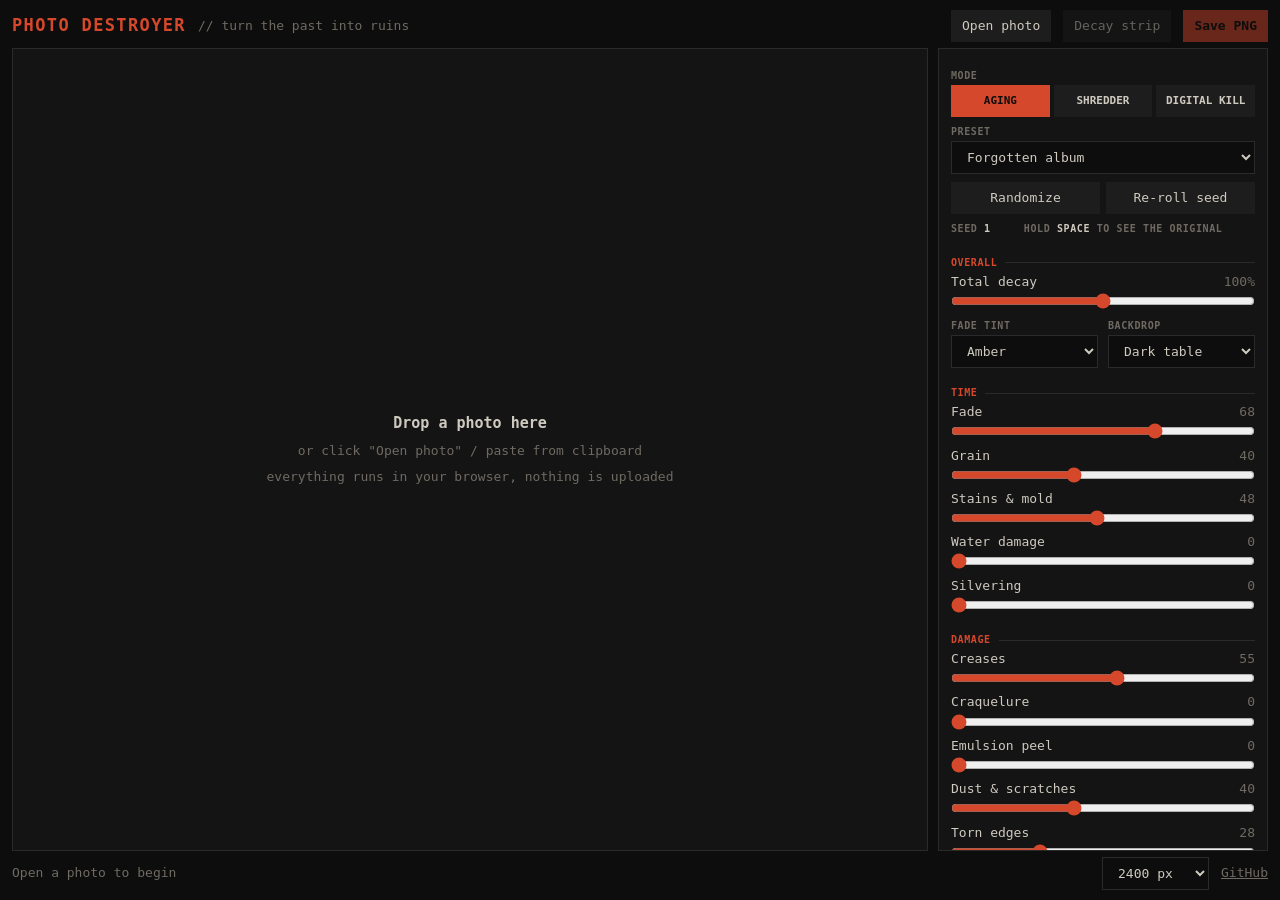
==== docs/index.html @ dfa72966 "Initial release: desktop app, web version, CLI, Shredder and Digital kill modes Engine (numpy + Pill" ====
<!doctype html>
<html lang="en">
<head>
<meta charset="utf-8">
<meta name="viewport" content="width=device-width, initial-scale=1">
<title>PHOTO DESTROYER - turn the past into ruins</title>
<meta name="description" content="Turn photos into old, broken, shredded and digitally destroyed ones. Runs entirely in your browser.">
<link rel="stylesheet" href="style.css">
</head>
<body>
<header>
  <h1>PHOTO DESTROYER</h1><span class="tag">// turn the past into ruins</span>
  <span class="spacer"></span>
  <button id="btnOpen">Open photo</button>
  <button id="btnStrip" disabled>Decay strip</button>
  <button id="btnSave" class="acc" disabled>Save PNG</button>
  <input id="file" type="file" accept="image/*" hidden>
</header>
<main>
  <div id="stage">
    <canvas id="view" width="2" height="2" hidden></canvas>
    <div id="drop"><b>Drop a photo here</b><span>or click "Open photo" / paste from clipboard</span><span>everything runs in your browser, nothing is uploaded</span></div>
    <div id="badge">ORIGINAL</div><div id="busy">rendering...</div>
  </div>
  <aside>
    <div class="top">
      <div class="lbl">MODE</div>
      <div class="modes" id="modes">
        <button data-mode="aging" data-preset="Forgotten album" data-group="TIME">AGING</button>
        <button data-mode="shred" data-preset="Shredder: strip cut" data-group="SHREDDER">SHREDDER</button>
        <button data-mode="digital" data-preset="Digital kill" data-group="DIGITAL KILL">DIGITAL KILL</button>
      </div>
      <div class="lbl">PRESET</div>
      <select id="preset"></select>
      <div class="row"><button id="btnRand">Randomize</button><button id="btnSeed">Re-roll seed</button></div>
      <div class="lbl">SEED <b id="seedv" style="color:var(--fg)">1</b> &nbsp; &nbsp; HOLD <b style="color:var(--fg)">SPACE</b> TO SEE THE ORIGINAL</div>
    </div>
    <div id="sliders"></div>
  </aside>
</main>
<footer><span id="status">Open a photo to begin</span>
  <select id="exportSize" style="width:auto" title="Export size"><option value="1600">1600 px</option><option value="2400" selected>2400 px</option><option value="3600">3600 px</option><option value="0">Original</option></select>
  <a href="https://github.com/DmitryLeLeE/photo_destoryer" target="_blank" rel="noopener">GitHub</a></footer>
<script src="data.js"></script>
<script src="engine.js"></script>
<script src="app.js"></script>
</body>
</html>
---- docs/style.css ----
:root { --bg:#0d0d0d; --panel:#141414; --fg:#cfcac0; --dim:#6f6a62; --acc:#d6482b; --acc2:#f06a4a; --line:#2a2a2a; --btn:#1d1d1d; }
* { box-sizing: border-box; }
html, body { height: 100%; margin: 0; background: var(--bg); color: var(--fg); font: 13px/1.4 Consolas, "DejaVu Sans Mono", "Courier New", monospace; }
body { display: flex; flex-direction: column; }
header { display: flex; align-items: center; gap: 12px; padding: 10px 12px 6px; flex-wrap: wrap; }
h1 { margin: 0; font-size: 17px; letter-spacing: .08em; color: var(--acc); }
.tag { color: var(--dim); }
.spacer { flex: 1; }
button, select { font: inherit; color: var(--fg); background: var(--btn); border: 0; padding: 7px 11px; cursor: pointer; border-radius: 0; }
button:hover { background: #2a2a2a; }
button.acc { background: var(--acc); color: #0d0d0d; font-weight: bold; }
button.acc:hover { background: var(--acc2); }
button:disabled { opacity: .45; cursor: default; }
select { background: #0d0d0d; border: 1px solid var(--line); width: 100%; }
main { flex: 1; display: flex; gap: 10px; padding: 0 12px; min-height: 0; }
#stage { flex: 1; position: relative; background: var(--panel); border: 1px solid var(--line); min-width: 0; display: flex; align-items: center; justify-content: center; overflow: hidden; }
#stage.checker { background: #101010; }
#view { max-width: calc(100% - 24px); max-height: calc(100% - 24px); object-fit: contain; background-image: linear-gradient(45deg,#343434 25%,transparent 25%),linear-gradient(-45deg,#343434 25%,transparent 25%),linear-gradient(45deg,transparent 75%,#343434 75%),linear-gradient(-45deg,transparent 75%,#343434 75%); background-size: 20px 20px; background-position: 0 0,0 10px,10px -10px,-10px 0; background-color: #282828; }
#drop { position: absolute; inset: 0; display: flex; flex-direction: column; align-items: center; justify-content: center; gap: 8px; color: var(--dim); text-align: center; pointer-events: none; }
#drop b { color: var(--fg); font-size: 15px; }
#stage.drag { outline: 2px dashed var(--acc); outline-offset: -8px; }
#badge { position: absolute; left: 12px; top: 10px; color: var(--acc); font-weight: bold; display: none; }
#busy { position: absolute; right: 12px; top: 10px; color: var(--dim); display: none; }
aside { width: 330px; background: var(--panel); border: 1px solid var(--line); display: flex; flex-direction: column; min-height: 0; flex: none; }
.top { padding: 12px 12px 4px; }
.lbl { font-size: 10px; font-weight: bold; color: var(--dim); letter-spacing: .06em; margin: 8px 0 2px; }
.modes { display: grid; grid-template-columns: repeat(3, 1fr); gap: 4px; margin-bottom: 8px; }
.modes button { padding: 8px 2px; font-size: 11px; font-weight: bold; }
.modes button.on { background: var(--acc); color: #0d0d0d; }
.row { display: flex; gap: 6px; margin-top: 8px; }
.row button { flex: 1; }
#sliders { flex: 1; overflow-y: auto; padding: 0 0 14px; }
.sec { display: flex; align-items: center; gap: 8px; margin: 14px 12px 2px; color: var(--acc); font-size: 10px; font-weight: bold; letter-spacing: .06em; }
.sec::after { content: ""; flex: 1; height: 1px; background: var(--line); }
.sl { padding: 1px 12px; }
.sl div { display: flex; justify-content: space-between; }
.sl span:last-child { color: var(--dim); }
input[type=range] { width: 100%; margin: 2px 0 4px; accent-color: var(--acc); background: transparent; }
.opts { display: grid; grid-template-columns: 1fr 1fr; gap: 6px 10px; padding: 4px 12px; }
.opts.three { grid-template-columns: 1fr 1fr 1fr; }
footer { padding: 6px 12px 10px; color: var(--dim); display: flex; gap: 12px; align-items: center; flex-wrap: wrap; }
footer a { color: var(--dim); }
#status { flex: 1; min-width: 200px; }
@media (max-width: 820px) { main { flex-direction: column; } aside { width: auto; max-height: 52vh; } #stage { min-height: 38vh; } }
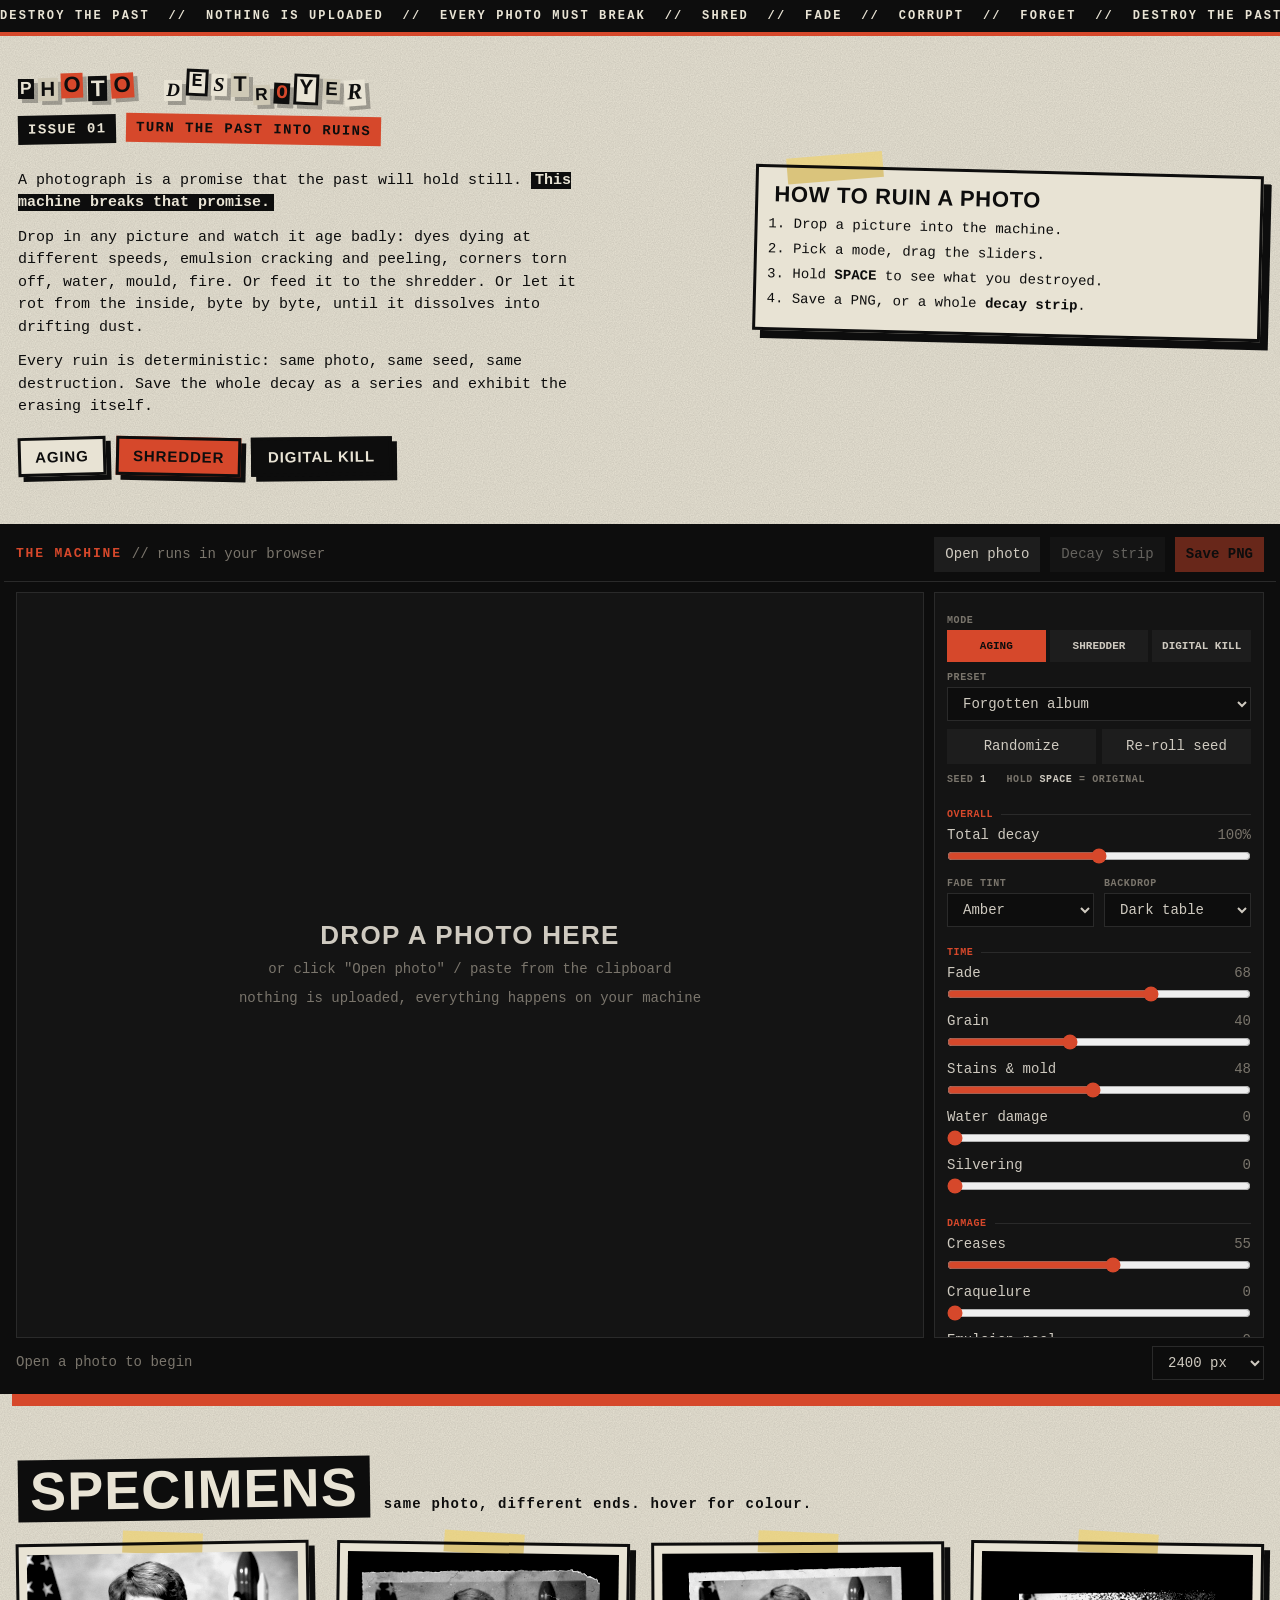
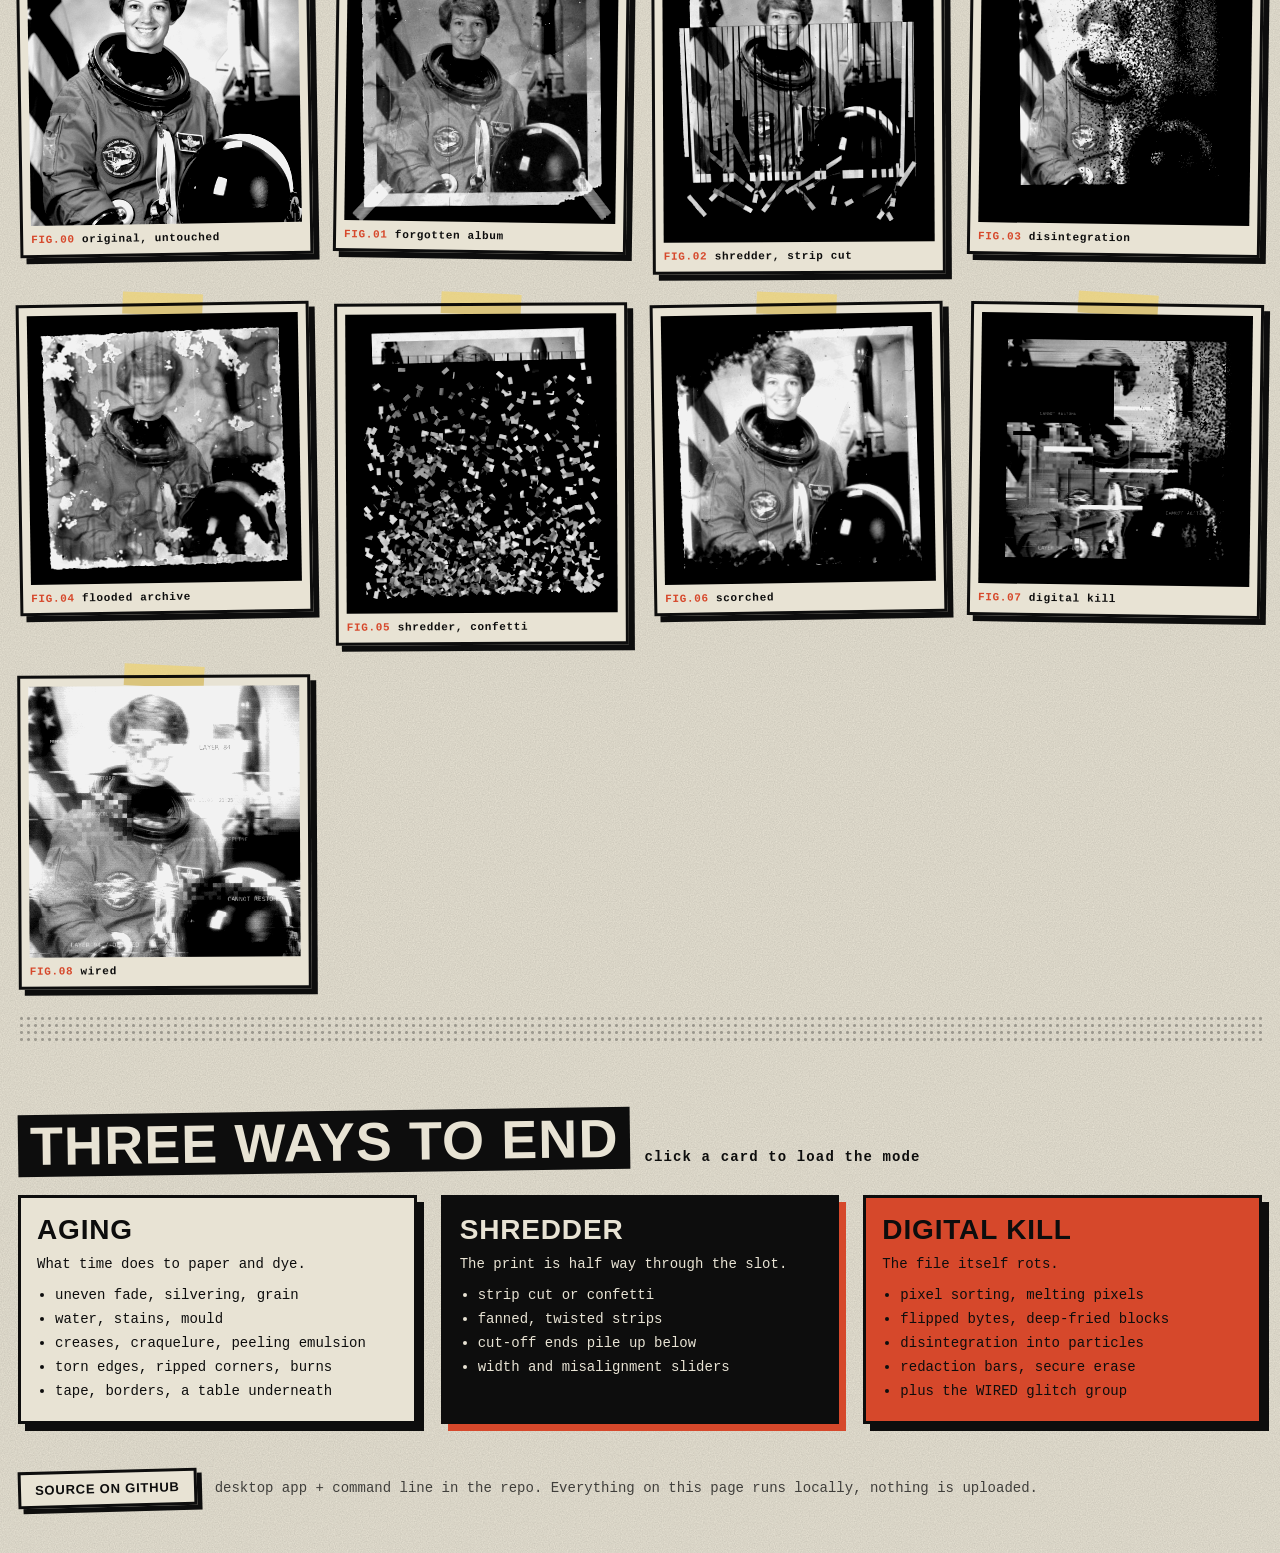
==== commit 91afdc22: "Add app icon and a zine-style site for GitHub Pages - icon.ico / icon.png (shredded photo) wired int" ====
--- a/docs/index.html
+++ b/docs/index.html
@@ -5,44 +5,98 @@
 <meta name="viewport" content="width=device-width, initial-scale=1">
 <title>PHOTO DESTROYER - turn the past into ruins</title>
 <meta name="description" content="Turn photos into old, broken, shredded and digitally destroyed ones. Runs entirely in your browser.">
+<link rel="icon" type="image/png" href="favicon.png">
 <link rel="stylesheet" href="style.css">
 </head>
 <body>
-<header>
-  <h1>PHOTO DESTROYER</h1><span class="tag">// turn the past into ruins</span>
-  <span class="spacer"></span>
-  <button id="btnOpen">Open photo</button>
-  <button id="btnStrip" disabled>Decay strip</button>
-  <button id="btnSave" class="acc" disabled>Save PNG</button>
-  <input id="file" type="file" accept="image/*" hidden>
-</header>
-<main>
-  <div id="stage">
-    <canvas id="view" width="2" height="2" hidden></canvas>
-    <div id="drop"><b>Drop a photo here</b><span>or click "Open photo" / paste from clipboard</span><span>everything runs in your browser, nothing is uploaded</span></div>
-    <div id="badge">ORIGINAL</div><div id="busy">rendering...</div>
-  </div>
-  <aside>
-    <div class="top">
-      <div class="lbl">MODE</div>
-      <div class="modes" id="modes">
-        <button data-mode="aging" data-preset="Forgotten album" data-group="TIME">AGING</button>
-        <button data-mode="shred" data-preset="Shredder: strip cut" data-group="SHREDDER">SHREDDER</button>
-        <button data-mode="digital" data-preset="Digital kill" data-group="DIGITAL KILL">DIGITAL KILL</button>
+<div class="marquee"><span>DESTROY THE PAST &nbsp;//&nbsp; NOTHING IS UPLOADED &nbsp;//&nbsp; EVERY PHOTO MUST BREAK &nbsp;//&nbsp; SHRED &nbsp;//&nbsp; FADE &nbsp;//&nbsp; CORRUPT &nbsp;//&nbsp; FORGET &nbsp;//&nbsp; DESTROY THE PAST &nbsp;//&nbsp; NOTHING IS UPLOADED &nbsp;//&nbsp; EVERY PHOTO MUST BREAK &nbsp;//&nbsp; SHRED &nbsp;//&nbsp; FADE &nbsp;//&nbsp; CORRUPT &nbsp;//&nbsp; FORGET &nbsp;//&nbsp;</span></div>
+
+<div class="wrap">
+  <section class="hero">
+    <h1 class="title" id="title" aria-label="PHOTO DESTROYER"></h1>
+    <span class="sub">ISSUE 01</span><span class="sub r">TURN THE PAST INTO RUINS</span>
+    <div class="manifesto">
+      <div>
+        <p>A photograph is a promise that the past will hold still. <b>This machine breaks that promise.</b></p>
+        <p>Drop in any picture and watch it age badly: dyes dying at different speeds, emulsion cracking and peeling, corners torn off, water, mould, fire. Or feed it to the shredder. Or let it rot from the inside, byte by byte, until it dissolves into drifting dust.</p>
+        <p>Every ruin is deterministic: same photo, same seed, same destruction. Save the whole decay as a series and exhibit the erasing itself.</p>
+        <div class="modes-cta">
+          <a class="sticker" href="#app" data-go="Forgotten album">AGING</a>
+          <a class="sticker" href="#app" data-go="Shredder: strip cut">SHREDDER</a>
+          <a class="sticker" href="#app" data-go="Digital kill">DIGITAL KILL</a>
+        </div>
       </div>
-      <div class="lbl">PRESET</div>
-      <select id="preset"></select>
-      <div class="row"><button id="btnRand">Randomize</button><button id="btnSeed">Re-roll seed</button></div>
-      <div class="lbl">SEED <b id="seedv" style="color:var(--fg)">1</b> &nbsp; &nbsp; HOLD <b style="color:var(--fg)">SPACE</b> TO SEE THE ORIGINAL</div>
+      <div class="cutout">
+        <h3>HOW TO RUIN A PHOTO</h3>
+        <ol><li>Drop a picture into the machine.</li><li>Pick a mode, drag the sliders.</li><li>Hold <b>SPACE</b> to see what you destroyed.</li><li>Save a PNG, or a whole <b>decay strip</b>.</li></ol>
+      </div>
     </div>
-    <div id="sliders"></div>
-  </aside>
-</main>
-<footer><span id="status">Open a photo to begin</span>
-  <select id="exportSize" style="width:auto" title="Export size"><option value="1600">1600 px</option><option value="2400" selected>2400 px</option><option value="3600">3600 px</option><option value="0">Original</option></select>
-  <a href="https://github.com/DmitryLeLeE/photo_destoryer" target="_blank" rel="noopener">GitHub</a></footer>
+  </section>
+</div>
+
+<section class="machine" id="app">
+  <div class="mbar"><h2>THE MACHINE</h2><span class="tag">// runs in your browser</span><span class="spacer"></span>
+    <button id="btnOpen">Open photo</button><button id="btnStrip" disabled>Decay strip</button><button id="btnSave" class="acc" disabled>Save PNG</button>
+    <input id="file" type="file" accept="image/*" hidden></div>
+  <main>
+    <div id="stage">
+      <canvas id="view" width="2" height="2" hidden></canvas>
+      <div id="drop"><b>DROP A PHOTO HERE</b><span>or click "Open photo" / paste from the clipboard</span><span>nothing is uploaded, everything happens on your machine</span></div>
+      <div id="badge">ORIGINAL</div><div id="busy">rendering...</div>
+    </div>
+    <aside>
+      <div class="top">
+        <div class="lbl">MODE</div>
+        <div class="modes" id="modes">
+          <button data-mode="aging" data-preset="Forgotten album" data-group="TIME">AGING</button>
+          <button data-mode="shred" data-preset="Shredder: strip cut" data-group="SHREDDER">SHREDDER</button>
+          <button data-mode="digital" data-preset="Digital kill" data-group="DIGITAL KILL">DIGITAL KILL</button>
+        </div>
+        <div class="lbl">PRESET</div><select id="preset"></select>
+        <div class="row"><button id="btnRand">Randomize</button><button id="btnSeed">Re-roll seed</button></div>
+        <div class="lbl">SEED <b id="seedv" style="color:var(--fg)">1</b> &nbsp; HOLD <b style="color:var(--fg)">SPACE</b> = ORIGINAL</div>
+      </div>
+      <div id="sliders"></div>
+    </aside>
+  </main>
+  <div class="mfoot"><span id="status">Open a photo to begin</span>
+    <select id="exportSize" title="Export size"><option value="1600">1600 px</option><option value="2400" selected>2400 px</option><option value="3600">3600 px</option><option value="0">Original</option></select></div>
+</section>
+
+<div class="wrap">
+  <section class="block">
+    <div class="h"><h2>SPECIMENS</h2><span>same photo, different ends. hover for colour.</span></div>
+    <div class="specimens">
+      <figure class="fig"><img src="examples/00_original.jpg" alt="original photo"><figcaption><b>FIG.00</b> original, untouched</figcaption></figure>
+      <figure class="fig"><img src="examples/01_forgotten_album.jpg" alt="aged print"><figcaption><b>FIG.01</b> forgotten album</figcaption></figure>
+      <figure class="fig"><img src="examples/04_shredder_strip.jpg" alt="shredded print"><figcaption><b>FIG.02</b> shredder, strip cut</figcaption></figure>
+      <figure class="fig"><img src="examples/07_disintegration.jpg" alt="disintegrating image"><figcaption><b>FIG.03</b> disintegration</figcaption></figure>
+      <figure class="fig"><img src="examples/02_flooded_archive.jpg" alt="flood damaged print"><figcaption><b>FIG.04</b> flooded archive</figcaption></figure>
+      <figure class="fig"><img src="examples/05_shredder_confetti.jpg" alt="confetti shredder"><figcaption><b>FIG.05</b> shredder, confetti</figcaption></figure>
+      <figure class="fig"><img src="examples/03_scorched.jpg" alt="burnt print"><figcaption><b>FIG.06</b> scorched</figcaption></figure>
+      <figure class="fig"><img src="examples/06_digital_kill.jpg" alt="digitally destroyed"><figcaption><b>FIG.07</b> digital kill</figcaption></figure>
+      <figure class="fig"><img src="examples/08_wired.jpg" alt="wired glitch"><figcaption><b>FIG.08</b> wired</figcaption></figure>
+    </div>
+    <div class="halftone"></div>
+  </section>
+
+  <section class="block">
+    <div class="h"><h2>THREE WAYS TO END</h2><span>click a card to load the mode</span></div>
+    <div class="cols">
+      <div class="card" data-go="Forgotten album"><h3>AGING</h3><p>What time does to paper and dye.</p><ul><li>uneven fade, silvering, grain</li><li>water, stains, mould</li><li>creases, craquelure, peeling emulsion</li><li>torn edges, ripped corners, burns</li><li>tape, borders, a table underneath</li></ul></div>
+      <div class="card" data-go="Shredder: strip cut"><h3>SHREDDER</h3><p>The print is half way through the slot.</p><ul><li>strip cut or confetti</li><li>fanned, twisted strips</li><li>cut-off ends pile up below</li><li>width and misalignment sliders</li></ul></div>
+      <div class="card" data-go="Digital kill"><h3>DIGITAL KILL</h3><p>The file itself rots.</p><ul><li>pixel sorting, melting pixels</li><li>flipped bytes, deep-fried blocks</li><li>disintegration into particles</li><li>redaction bars, secure erase</li><li>plus the WIRED glitch group</li></ul></div>
+    </div>
+  </section>
+
+  <footer class="site">
+    <a class="sticker" href="https://github.com/DmitryLeLeE/photo_destoryer" target="_blank" rel="noopener">SOURCE ON GITHUB</a>
+    <span class="quiet">desktop app + command line in the repo. Everything on this page runs locally, nothing is uploaded.</span>
+  </footer>
+</div>
 <script src="data.js"></script>
 <script src="engine.js"></script>
 <script src="app.js"></script>
+<script src="zine.js"></script>
 </body>
 </html>
--- a/docs/style.css
+++ b/docs/style.css
@@ -1,23 +1,58 @@
-:root { --bg:#0d0d0d; --panel:#141414; --fg:#cfcac0; --dim:#6f6a62; --acc:#d6482b; --acc2:#f06a4a; --line:#2a2a2a; --btn:#1d1d1d; }
+/* PHOTO DESTROYER - zine site. Xerox paper, black ink, one rust spot colour. */
+:root { --paper:#e8e3d4; --ink:#0d0d0d; --rust:#d6482b; --tape:rgba(236,210,120,.78); }
 * { box-sizing: border-box; }
-html, body { height: 100%; margin: 0; background: var(--bg); color: var(--fg); font: 13px/1.4 Consolas, "DejaVu Sans Mono", "Courier New", monospace; }
-body { display: flex; flex-direction: column; }
-header { display: flex; align-items: center; gap: 12px; padding: 10px 12px 6px; flex-wrap: wrap; }
-h1 { margin: 0; font-size: 17px; letter-spacing: .08em; color: var(--acc); }
-.tag { color: var(--dim); }
+html { scroll-behavior: smooth; }
+body {
+  margin: 0; color: var(--ink); background-color: var(--paper);
+  background-image: url("data:image/svg+xml;utf8,<svg xmlns='http://www.w3.org/2000/svg' width='220' height='220'><filter id='n'><feTurbulence type='fractalNoise' baseFrequency='.85' numOctaves='2' stitchTiles='stitch'/><feColorMatrix values='0 0 0 0 0  0 0 0 0 0  0 0 0 0 0  0 0 0 .13 0'/></filter><rect width='100%' height='100%' filter='url(%23n)'/></svg>");
+  font: 14px/1.5 "Courier New", Consolas, "DejaVu Sans Mono", monospace;
+}
+a { color: var(--ink); }
+.wrap { max-width: 1280px; margin: 0 auto; padding: 0 18px; }
+
+/* ── hazard marquee ── */
+.marquee { background: var(--ink); color: var(--paper); overflow: hidden; white-space: nowrap; border-bottom: 4px solid var(--rust); font-weight: bold; letter-spacing: .18em; font-size: 12px; }
+.marquee span { display: inline-block; padding: 7px 0; animation: scroll 38s linear infinite; }
+@keyframes scroll { to { transform: translateX(-50%); } }
+
+/* ── hero ── */
+.hero { padding: 34px 0 10px; position: relative; }
+.title { display: flex; flex-wrap: wrap; gap: 6px 4px; align-items: flex-end; margin: 0 0 14px; line-height: 1; }
+.title .gap { width: 22px; }
+.title i { font-style: normal; display: inline-block; padding: .06em .12em; font-size: clamp(34px, 7.4vw, 92px); box-shadow: 4px 4px 0 rgba(0,0,0,.28); }
+.sub { display: inline-block; background: var(--ink); color: var(--paper); padding: 4px 10px; transform: rotate(-1.2deg); font-weight: bold; letter-spacing: .1em; margin-right: 10px; }
+.sub.r { background: var(--rust); color: var(--ink); transform: rotate(1deg); }
+.manifesto { display: grid; grid-template-columns: 1.4fr 1fr; gap: 26px; margin-top: 26px; align-items: start; }
+.manifesto p { margin: 0 0 12px; max-width: 62ch; font-size: 15px; }
+.manifesto p b { background: var(--ink); color: var(--paper); padding: 0 4px; }
+.cutout { border: 3px solid var(--ink); padding: 14px 16px; background: var(--paper); transform: rotate(1.4deg); box-shadow: 8px 8px 0 var(--ink); position: relative; }
+.cutout::before, .tape::before { content: ""; position: absolute; width: 96px; height: 26px; background: var(--tape); top: -14px; left: 28px; transform: rotate(-6deg); mix-blend-mode: multiply; }
+.cutout h3 { margin: 0 0 6px; font: 900 22px Impact, "Arial Black", sans-serif; letter-spacing: .03em; }
+.cutout ol { margin: 0; padding-left: 20px; }
+.cutout li { margin: 4px 0; }
+.modes-cta { display: flex; gap: 10px; flex-wrap: wrap; margin-top: 18px; }
+.sticker { font: 900 15px Impact, "Arial Black", sans-serif; letter-spacing: .06em; border: 3px solid var(--ink); background: var(--paper); padding: 8px 14px; cursor: pointer; box-shadow: 5px 5px 0 var(--ink); text-decoration: none; display: inline-block; color: var(--ink); }
+.sticker:nth-child(1) { transform: rotate(-1.5deg); } .sticker:nth-child(2) { transform: rotate(1.2deg); background: var(--rust); } .sticker:nth-child(3) { transform: rotate(-.6deg); background: var(--ink); color: var(--paper); }
+.sticker:hover { transform: translate(2px, 2px) rotate(0); box-shadow: 3px 3px 0 var(--ink); }
+
+/* ── the machine (the actual app, on a dark terminal sticker) ── */
+.machine { --bg:#0d0d0d; --panel:#141414; --fg:#cfcac0; --dim:#7a756c; --acc:#d6482b; --acc2:#f06a4a; --line:#2a2a2a; --btn:#1d1d1d;
+  margin: 38px auto 0; max-width: 1280px; background: var(--bg); color: var(--fg); border: 4px solid var(--ink); box-shadow: 12px 12px 0 var(--rust); position: relative; }
+.mbar { display: flex; align-items: center; gap: 10px; padding: 9px 12px; background: var(--ink); border-bottom: 1px solid var(--line); flex-wrap: wrap; }
+.mbar h2 { margin: 0; font-size: 13px; letter-spacing: .14em; color: var(--acc); }
+.mbar .tag { color: var(--dim); }
 .spacer { flex: 1; }
-button, select { font: inherit; color: var(--fg); background: var(--btn); border: 0; padding: 7px 11px; cursor: pointer; border-radius: 0; }
-button:hover { background: #2a2a2a; }
-button.acc { background: var(--acc); color: #0d0d0d; font-weight: bold; }
-button.acc:hover { background: var(--acc2); }
-button:disabled { opacity: .45; cursor: default; }
-select { background: #0d0d0d; border: 1px solid var(--line); width: 100%; }
-main { flex: 1; display: flex; gap: 10px; padding: 0 12px; min-height: 0; }
+.machine button, .machine select { font: inherit; color: var(--fg); background: var(--btn); border: 0; padding: 7px 11px; cursor: pointer; border-radius: 0; }
+.machine button:hover { background: #2a2a2a; }
+.machine button.acc { background: var(--acc); color: #0d0d0d; font-weight: bold; }
+.machine button.acc:hover { background: var(--acc2); }
+.machine button:disabled { opacity: .45; cursor: default; }
+.machine select { background: #0d0d0d; border: 1px solid var(--line); width: 100%; }
+.machine main { display: flex; gap: 10px; padding: 10px 12px 0; height: min(84vh, 800px); min-height: 520px; }
 #stage { flex: 1; position: relative; background: var(--panel); border: 1px solid var(--line); min-width: 0; display: flex; align-items: center; justify-content: center; overflow: hidden; }
-#stage.checker { background: #101010; }
 #view { max-width: calc(100% - 24px); max-height: calc(100% - 24px); object-fit: contain; background-image: linear-gradient(45deg,#343434 25%,transparent 25%),linear-gradient(-45deg,#343434 25%,transparent 25%),linear-gradient(45deg,transparent 75%,#343434 75%),linear-gradient(-45deg,transparent 75%,#343434 75%); background-size: 20px 20px; background-position: 0 0,0 10px,10px -10px,-10px 0; background-color: #282828; }
-#drop { position: absolute; inset: 0; display: flex; flex-direction: column; align-items: center; justify-content: center; gap: 8px; color: var(--dim); text-align: center; pointer-events: none; }
-#drop b { color: var(--fg); font-size: 15px; }
+#drop { position: absolute; inset: 0; display: flex; flex-direction: column; align-items: center; justify-content: center; gap: 8px; color: var(--dim); text-align: center; pointer-events: none; padding: 20px; }
+#drop b { color: var(--fg); font: 900 26px Impact, "Arial Black", sans-serif; letter-spacing: .05em; }
 #stage.drag { outline: 2px dashed var(--acc); outline-offset: -8px; }
 #badge { position: absolute; left: 12px; top: 10px; color: var(--acc); font-weight: bold; display: none; }
 #busy { position: absolute; right: 12px; top: 10px; color: var(--dim); display: none; }
@@ -29,16 +64,44 @@
 .modes button.on { background: var(--acc); color: #0d0d0d; }
 .row { display: flex; gap: 6px; margin-top: 8px; }
 .row button { flex: 1; }
-#sliders { flex: 1; overflow-y: auto; padding: 0 0 14px; }
+#sliders { flex: 1; overflow-y: auto; padding: 0 0 14px; position: relative; }
 .sec { display: flex; align-items: center; gap: 8px; margin: 14px 12px 2px; color: var(--acc); font-size: 10px; font-weight: bold; letter-spacing: .06em; }
 .sec::after { content: ""; flex: 1; height: 1px; background: var(--line); }
-.sl { padding: 1px 12px; }
-.sl div { display: flex; justify-content: space-between; }
-.sl span:last-child { color: var(--dim); }
+.sl { padding: 1px 12px; } .sl div { display: flex; justify-content: space-between; } .sl span:last-child { color: var(--dim); }
 input[type=range] { width: 100%; margin: 2px 0 4px; accent-color: var(--acc); background: transparent; }
 .opts { display: grid; grid-template-columns: 1fr 1fr; gap: 6px 10px; padding: 4px 12px; }
-.opts.three { grid-template-columns: 1fr 1fr 1fr; }
-footer { padding: 6px 12px 10px; color: var(--dim); display: flex; gap: 12px; align-items: center; flex-wrap: wrap; }
-footer a { color: var(--dim); }
-#status { flex: 1; min-width: 200px; }
-@media (max-width: 820px) { main { flex-direction: column; } aside { width: auto; max-height: 52vh; } #stage { min-height: 38vh; } }
+.mfoot { padding: 8px 12px 10px; color: var(--dim); display: flex; gap: 12px; align-items: center; flex-wrap: wrap; }
+.mfoot select { width: auto; } #status { flex: 1; min-width: 200px; }
+
+/* ── specimens ── */
+section.block { padding: 64px 0 6px; }
+.h { display: flex; align-items: baseline; gap: 14px; margin: 0 0 22px; flex-wrap: wrap; }
+.h h2 { margin: 0; font: 900 clamp(30px, 5vw, 54px) Impact, "Arial Black", sans-serif; letter-spacing: .02em; background: var(--ink); color: var(--paper); padding: 0 12px; transform: rotate(-.8deg); }
+.h span { font-weight: bold; letter-spacing: .08em; }
+.specimens { display: grid; grid-template-columns: repeat(auto-fill, minmax(230px, 1fr)); gap: 30px 24px; align-items: start; }
+.fig { margin: 0; border: 3px solid var(--ink); background: var(--paper); padding: 8px 8px 6px; box-shadow: 6px 6px 0 var(--ink); position: relative; }
+.fig:nth-child(odd) { transform: rotate(-.9deg); } .fig:nth-child(even) { transform: rotate(.8deg); } .fig:nth-child(3n) { transform: rotate(-.3deg); }
+.fig::before { content: ""; position: absolute; width: 80px; height: 22px; background: var(--tape); top: -13px; left: calc(50% - 40px); transform: rotate(3deg); mix-blend-mode: multiply; }
+.fig img { display: block; width: 100%; filter: grayscale(1) contrast(1.55) brightness(.95); transition: filter .35s; }
+.fig:hover img { filter: none; }
+.fig figcaption { font-size: 11px; font-weight: bold; letter-spacing: .06em; padding-top: 6px; }
+.fig figcaption b { color: var(--rust); }
+
+/* ── how it works ── */
+.cols { display: grid; grid-template-columns: repeat(3, 1fr); gap: 24px; }
+.card { border: 3px solid var(--ink); padding: 16px; background: var(--paper); box-shadow: 7px 7px 0 var(--ink); position: relative; cursor: pointer; }
+.card:nth-child(2) { background: var(--ink); color: var(--paper); box-shadow: 7px 7px 0 var(--rust); }
+.card:nth-child(3) { background: var(--rust); }
+.card h3 { margin: 0 0 8px; font: 900 28px Impact, "Arial Black", sans-serif; letter-spacing: .03em; }
+.card p { margin: 0 0 10px; } .card ul { margin: 0; padding-left: 18px; } .card li { margin: 3px 0; }
+.halftone { background-image: radial-gradient(circle, rgba(0,0,0,.35) 1.3px, transparent 1.6px); background-size: 7px 7px; height: 26px; margin: 26px 0 0; opacity: .8; }
+footer.site { padding: 40px 0 46px; display: flex; gap: 18px; flex-wrap: wrap; align-items: center; font-weight: bold; }
+footer.site .sticker { font-size: 13px; }
+footer.site .quiet { font-weight: normal; opacity: .75; }
+
+@media (max-width: 900px) {
+  .manifesto, .cols { grid-template-columns: 1fr; }
+  .machine main { flex-direction: column; height: auto; min-height: 0; }
+  #stage { min-height: 46vh; } aside { width: auto; max-height: 56vh; }
+}
+@media (prefers-reduced-motion: reduce) { .marquee span { animation: none; } html { scroll-behavior: auto; } }
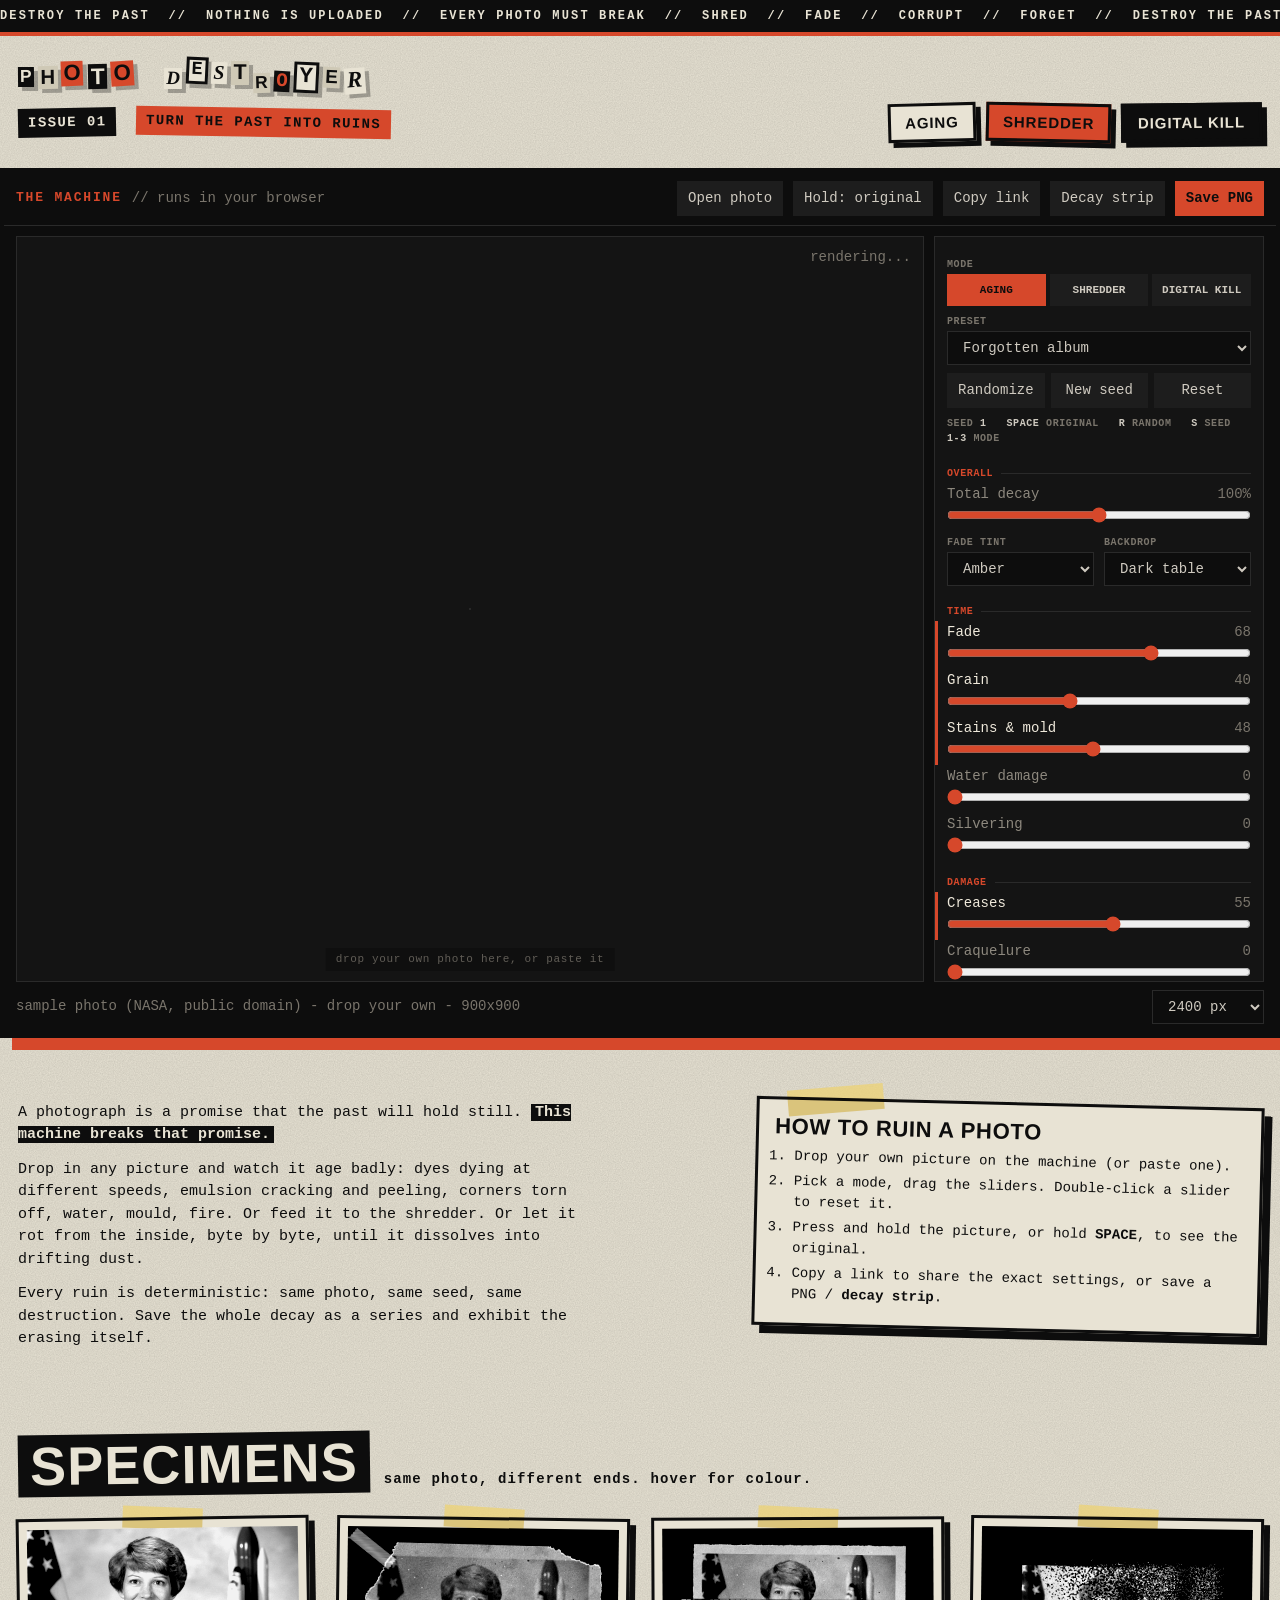
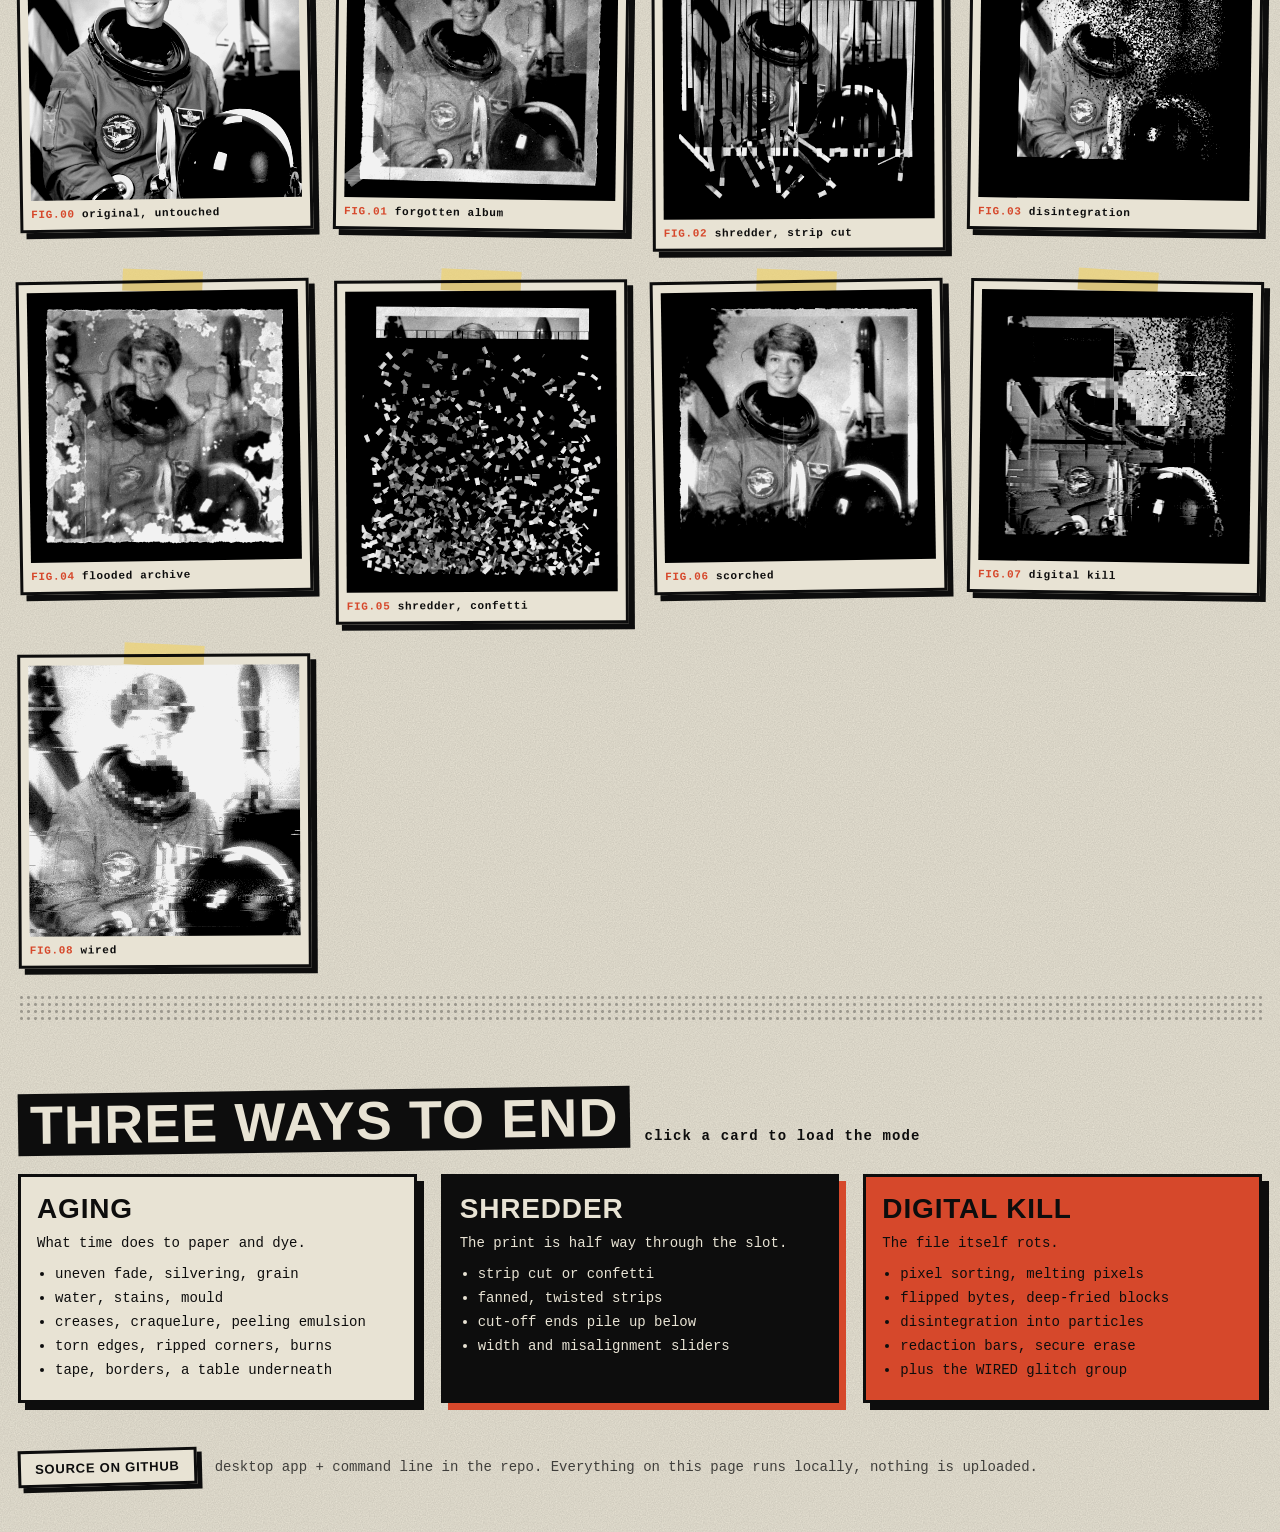
==== commit a96d00a5: "More physical aging, better web UX, desktop shortcuts, refreshed examples - fade is now uneven (edge" ====
--- a/docs/index.html
+++ b/docs/index.html
@@ -14,21 +14,13 @@
 <div class="wrap">
   <section class="hero">
     <h1 class="title" id="title" aria-label="PHOTO DESTROYER"></h1>
-    <span class="sub">ISSUE 01</span><span class="sub r">TURN THE PAST INTO RUINS</span>
-    <div class="manifesto">
-      <div>
-        <p>A photograph is a promise that the past will hold still. <b>This machine breaks that promise.</b></p>
-        <p>Drop in any picture and watch it age badly: dyes dying at different speeds, emulsion cracking and peeling, corners torn off, water, mould, fire. Or feed it to the shredder. Or let it rot from the inside, byte by byte, until it dissolves into drifting dust.</p>
-        <p>Every ruin is deterministic: same photo, same seed, same destruction. Save the whole decay as a series and exhibit the erasing itself.</p>
-        <div class="modes-cta">
-          <a class="sticker" href="#app" data-go="Forgotten album">AGING</a>
-          <a class="sticker" href="#app" data-go="Shredder: strip cut">SHREDDER</a>
-          <a class="sticker" href="#app" data-go="Digital kill">DIGITAL KILL</a>
-        </div>
-      </div>
-      <div class="cutout">
-        <h3>HOW TO RUIN A PHOTO</h3>
-        <ol><li>Drop a picture into the machine.</li><li>Pick a mode, drag the sliders.</li><li>Hold <b>SPACE</b> to see what you destroyed.</li><li>Save a PNG, or a whole <b>decay strip</b>.</li></ol>
+    <div class="herorow">
+      <span class="sub">ISSUE 01</span><span class="sub r">TURN THE PAST INTO RUINS</span>
+      <span class="spacer"></span>
+      <div class="modes-cta">
+        <a class="sticker" href="#app" data-go="Forgotten album">AGING</a>
+        <a class="sticker" href="#app" data-go="Shredder: strip cut">SHREDDER</a>
+        <a class="sticker" href="#app" data-go="Digital kill">DIGITAL KILL</a>
       </div>
     </div>
   </section>
@@ -36,13 +28,13 @@
 
 <section class="machine" id="app">
   <div class="mbar"><h2>THE MACHINE</h2><span class="tag">// runs in your browser</span><span class="spacer"></span>
-    <button id="btnOpen">Open photo</button><button id="btnStrip" disabled>Decay strip</button><button id="btnSave" class="acc" disabled>Save PNG</button>
+    <button id="btnOpen">Open photo</button><button id="btnCmp" disabled title="Press and hold to see the original">Hold: original</button><button id="btnLink" title="Copy a link with these exact settings">Copy link</button><button id="btnStrip" disabled>Decay strip</button><button id="btnSave" class="acc" disabled>Save PNG</button>
     <input id="file" type="file" accept="image/*" hidden></div>
   <main>
     <div id="stage">
       <canvas id="view" width="2" height="2" hidden></canvas>
       <div id="drop"><b>DROP A PHOTO HERE</b><span>or click "Open photo" / paste from the clipboard</span><span>nothing is uploaded, everything happens on your machine</span></div>
-      <div id="badge">ORIGINAL</div><div id="busy">rendering...</div>
+      <div id="hint">drop your own photo here, or paste it</div><div id="badge">ORIGINAL</div><div id="busy">rendering...</div>
     </div>
     <aside>
       <div class="top">
@@ -53,8 +45,8 @@
           <button data-mode="digital" data-preset="Digital kill" data-group="DIGITAL KILL">DIGITAL KILL</button>
         </div>
         <div class="lbl">PRESET</div><select id="preset"></select>
-        <div class="row"><button id="btnRand">Randomize</button><button id="btnSeed">Re-roll seed</button></div>
-        <div class="lbl">SEED <b id="seedv" style="color:var(--fg)">1</b> &nbsp; HOLD <b style="color:var(--fg)">SPACE</b> = ORIGINAL</div>
+        <div class="row"><button id="btnRand" title="R">Randomize</button><button id="btnSeed" title="S">New seed</button><button id="btnReset" title="Back to the preset">Reset</button></div>
+        <div class="lbl">SEED <b id="seedv" style="color:var(--fg)">1</b> &nbsp; <b style="color:var(--fg)">SPACE</b> ORIGINAL &nbsp; <b style="color:var(--fg)">R</b> RANDOM &nbsp; <b style="color:var(--fg)">S</b> SEED &nbsp; <b style="color:var(--fg)">1-3</b> MODE</div>
       </div>
       <div id="sliders"></div>
     </aside>
@@ -64,6 +56,20 @@
 </section>
 
 <div class="wrap">
+  <section class="block">
+    <div class="manifesto">
+      <div>
+        <p>A photograph is a promise that the past will hold still. <b>This machine breaks that promise.</b></p>
+        <p>Drop in any picture and watch it age badly: dyes dying at different speeds, emulsion cracking and peeling, corners torn off, water, mould, fire. Or feed it to the shredder. Or let it rot from the inside, byte by byte, until it dissolves into drifting dust.</p>
+        <p>Every ruin is deterministic: same photo, same seed, same destruction. Save the whole decay as a series and exhibit the erasing itself.</p>
+      </div>
+      <div class="cutout">
+        <h3>HOW TO RUIN A PHOTO</h3>
+        <ol><li>Drop your own picture on the machine (or paste one).</li><li>Pick a mode, drag the sliders. Double-click a slider to reset it.</li><li>Press and hold the picture, or hold <b>SPACE</b>, to see the original.</li><li>Copy a link to share the exact settings, or save a PNG / <b>decay strip</b>.</li></ol>
+      </div>
+    </div>
+  </section>
+
   <section class="block">
     <div class="h"><h2>SPECIMENS</h2><span>same photo, different ends. hover for colour.</span></div>
     <div class="specimens">
--- a/docs/style.css
+++ b/docs/style.css
@@ -16,13 +16,15 @@
 @keyframes scroll { to { transform: translateX(-50%); } }
 
 /* ── hero ── */
-.hero { padding: 34px 0 10px; position: relative; }
+.hero { padding: 22px 0 0; position: relative; }
+.herorow { display: flex; align-items: center; gap: 4px 10px; flex-wrap: wrap; margin-top: 4px; }
+.herorow .spacer { flex: 1; }
 .title { display: flex; flex-wrap: wrap; gap: 6px 4px; align-items: flex-end; margin: 0 0 14px; line-height: 1; }
 .title .gap { width: 22px; }
-.title i { font-style: normal; display: inline-block; padding: .06em .12em; font-size: clamp(34px, 7.4vw, 92px); box-shadow: 4px 4px 0 rgba(0,0,0,.28); }
+.title i { font-style: normal; display: inline-block; padding: .06em .12em; font-size: clamp(20px, 5.2vw, 64px); box-shadow: 4px 4px 0 rgba(0,0,0,.28); }
 .sub { display: inline-block; background: var(--ink); color: var(--paper); padding: 4px 10px; transform: rotate(-1.2deg); font-weight: bold; letter-spacing: .1em; margin-right: 10px; }
 .sub.r { background: var(--rust); color: var(--ink); transform: rotate(1deg); }
-.manifesto { display: grid; grid-template-columns: 1.4fr 1fr; gap: 26px; margin-top: 26px; align-items: start; }
+.manifesto { display: grid; grid-template-columns: 1.4fr 1fr; gap: 26px; align-items: start; }
 .manifesto p { margin: 0 0 12px; max-width: 62ch; font-size: 15px; }
 .manifesto p b { background: var(--ink); color: var(--paper); padding: 0 4px; }
 .cutout { border: 3px solid var(--ink); padding: 14px 16px; background: var(--paper); transform: rotate(1.4deg); box-shadow: 8px 8px 0 var(--ink); position: relative; }
@@ -30,14 +32,14 @@
 .cutout h3 { margin: 0 0 6px; font: 900 22px Impact, "Arial Black", sans-serif; letter-spacing: .03em; }
 .cutout ol { margin: 0; padding-left: 20px; }
 .cutout li { margin: 4px 0; }
-.modes-cta { display: flex; gap: 10px; flex-wrap: wrap; margin-top: 18px; }
+.modes-cta { display: flex; gap: 10px; flex-wrap: wrap; }
 .sticker { font: 900 15px Impact, "Arial Black", sans-serif; letter-spacing: .06em; border: 3px solid var(--ink); background: var(--paper); padding: 8px 14px; cursor: pointer; box-shadow: 5px 5px 0 var(--ink); text-decoration: none; display: inline-block; color: var(--ink); }
 .sticker:nth-child(1) { transform: rotate(-1.5deg); } .sticker:nth-child(2) { transform: rotate(1.2deg); background: var(--rust); } .sticker:nth-child(3) { transform: rotate(-.6deg); background: var(--ink); color: var(--paper); }
 .sticker:hover { transform: translate(2px, 2px) rotate(0); box-shadow: 3px 3px 0 var(--ink); }
 
 /* ── the machine (the actual app, on a dark terminal sticker) ── */
 .machine { --bg:#0d0d0d; --panel:#141414; --fg:#cfcac0; --dim:#7a756c; --acc:#d6482b; --acc2:#f06a4a; --line:#2a2a2a; --btn:#1d1d1d;
-  margin: 38px auto 0; max-width: 1280px; background: var(--bg); color: var(--fg); border: 4px solid var(--ink); box-shadow: 12px 12px 0 var(--rust); position: relative; }
+  margin: 26px auto 0; max-width: 1280px; background: var(--bg); color: var(--fg); border: 4px solid var(--ink); box-shadow: 12px 12px 0 var(--rust); position: relative; }
 .mbar { display: flex; align-items: center; gap: 10px; padding: 9px 12px; background: var(--ink); border-bottom: 1px solid var(--line); flex-wrap: wrap; }
 .mbar h2 { margin: 0; font-size: 13px; letter-spacing: .14em; color: var(--acc); }
 .mbar .tag { color: var(--dim); }
@@ -50,7 +52,7 @@
 .machine select { background: #0d0d0d; border: 1px solid var(--line); width: 100%; }
 .machine main { display: flex; gap: 10px; padding: 10px 12px 0; height: min(84vh, 800px); min-height: 520px; }
 #stage { flex: 1; position: relative; background: var(--panel); border: 1px solid var(--line); min-width: 0; display: flex; align-items: center; justify-content: center; overflow: hidden; }
-#view { max-width: calc(100% - 24px); max-height: calc(100% - 24px); object-fit: contain; background-image: linear-gradient(45deg,#343434 25%,transparent 25%),linear-gradient(-45deg,#343434 25%,transparent 25%),linear-gradient(45deg,transparent 75%,#343434 75%),linear-gradient(-45deg,transparent 75%,#343434 75%); background-size: 20px 20px; background-position: 0 0,0 10px,10px -10px,-10px 0; background-color: #282828; }
+#view { cursor: grab; touch-action: manipulation; -webkit-touch-callout: none; user-select: none; -webkit-user-select: none; max-width: calc(100% - 24px); max-height: calc(100% - 24px); object-fit: contain; background-image: linear-gradient(45deg,#343434 25%,transparent 25%),linear-gradient(-45deg,#343434 25%,transparent 25%),linear-gradient(45deg,transparent 75%,#343434 75%),linear-gradient(-45deg,transparent 75%,#343434 75%); background-size: 20px 20px; background-position: 0 0,0 10px,10px -10px,-10px 0; background-color: #282828; }
 #drop { position: absolute; inset: 0; display: flex; flex-direction: column; align-items: center; justify-content: center; gap: 8px; color: var(--dim); text-align: center; pointer-events: none; padding: 20px; }
 #drop b { color: var(--fg); font: 900 26px Impact, "Arial Black", sans-serif; letter-spacing: .05em; }
 #stage.drag { outline: 2px dashed var(--acc); outline-offset: -8px; }
@@ -105,3 +107,20 @@
   #stage { min-height: 46vh; } aside { width: auto; max-height: 56vh; }
 }
 @media (prefers-reduced-motion: reduce) { .marquee span { animation: none; } html { scroll-behavior: auto; } }
+
+/* ── UX additions ── */
+#hint { position: absolute; left: 50%; bottom: 10px; transform: translateX(-50%); color: var(--dim); font-size: 11px; letter-spacing: .06em; background: rgba(13,13,13,.78); padding: 3px 10px; pointer-events: none; opacity: .75; }
+#stage.drag #hint { color: var(--acc); opacity: 1; }
+#stage.empty #hint { display: none; }
+#stage.drag { background: #1b1210; }
+#stage.empty { cursor: pointer; }
+.sl { cursor: default; border-left: 3px solid transparent; padding-left: 9px; transition: border-color .15s; }
+.sl.on { border-left-color: var(--acc); }
+.sl.on > div > span:first-child { color: #efe9db; }
+.sl:not(.on) > div > span:first-child { color: #8d887e; }
+.sl:hover { background: #191919; }
+.machine button:focus-visible, .machine select:focus-visible, .sticker:focus-visible, input[type=range]:focus-visible { outline: 2px solid var(--acc2); outline-offset: 2px; }
+#btnCmp.hold { background: var(--acc); color: #0d0d0d; }
+.toast { position: fixed; left: 50%; bottom: 22px; transform: translate(-50%, 20px); background: var(--ink); color: var(--paper); border: 2px solid var(--rust); padding: 8px 16px; font-weight: bold; opacity: 0; transition: .25s; z-index: 9; pointer-events: none; }
+.toast.show { opacity: 1; transform: translate(-50%, 0); }
+@media (max-width: 900px) { .herorow .spacer { display: none; } .mbar .tag { display: none; } }
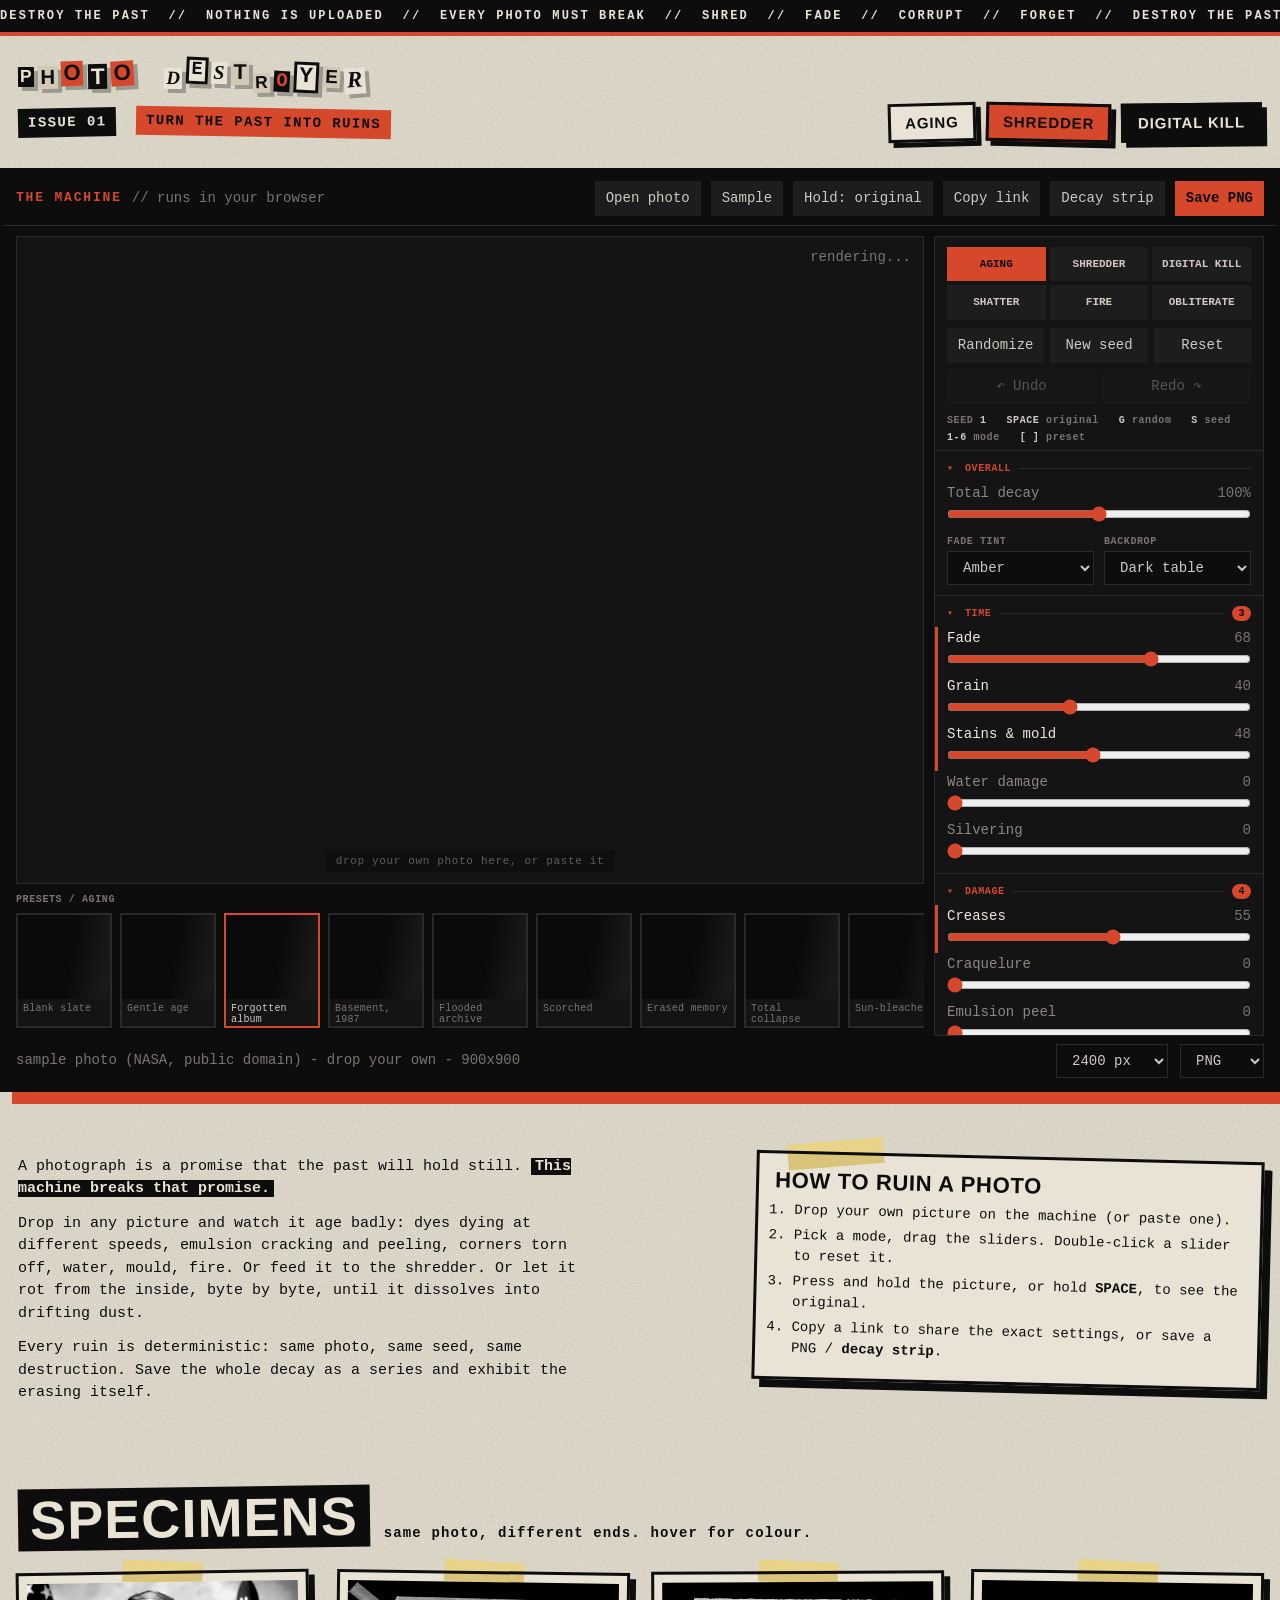
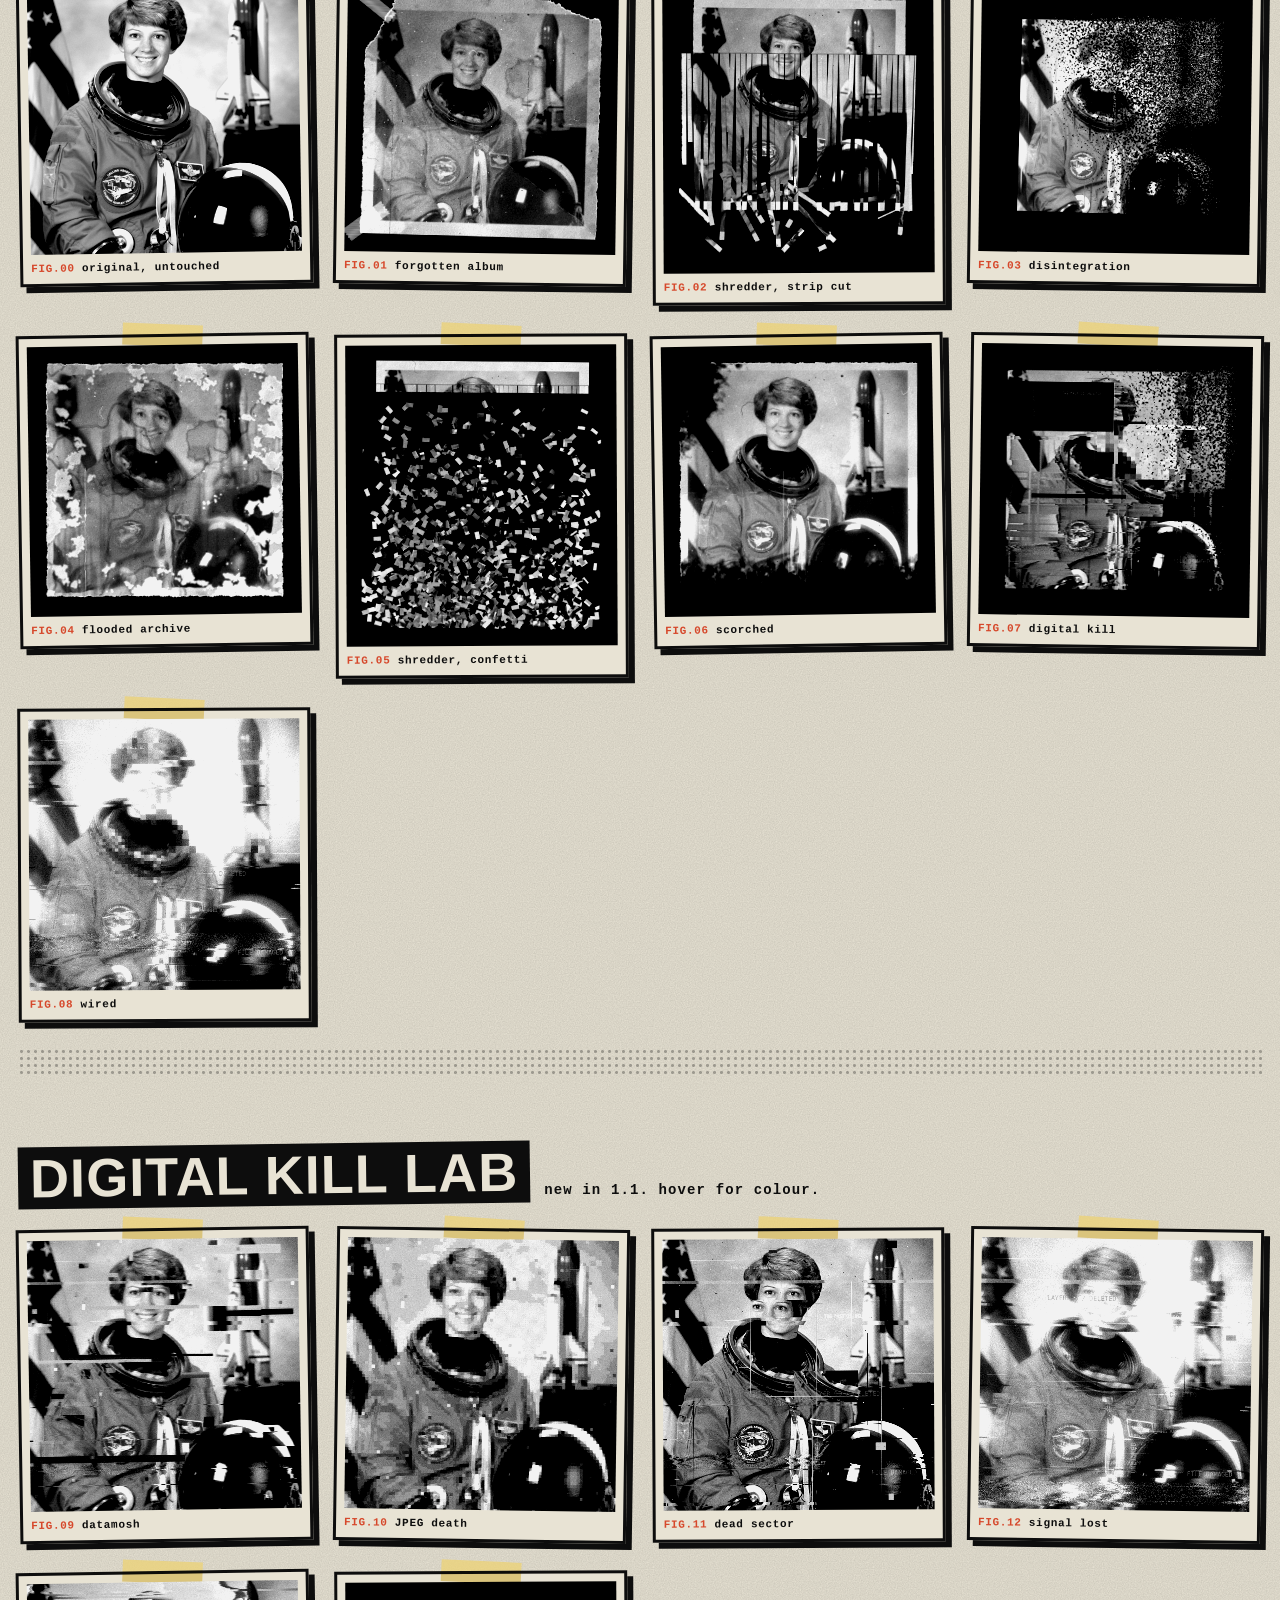
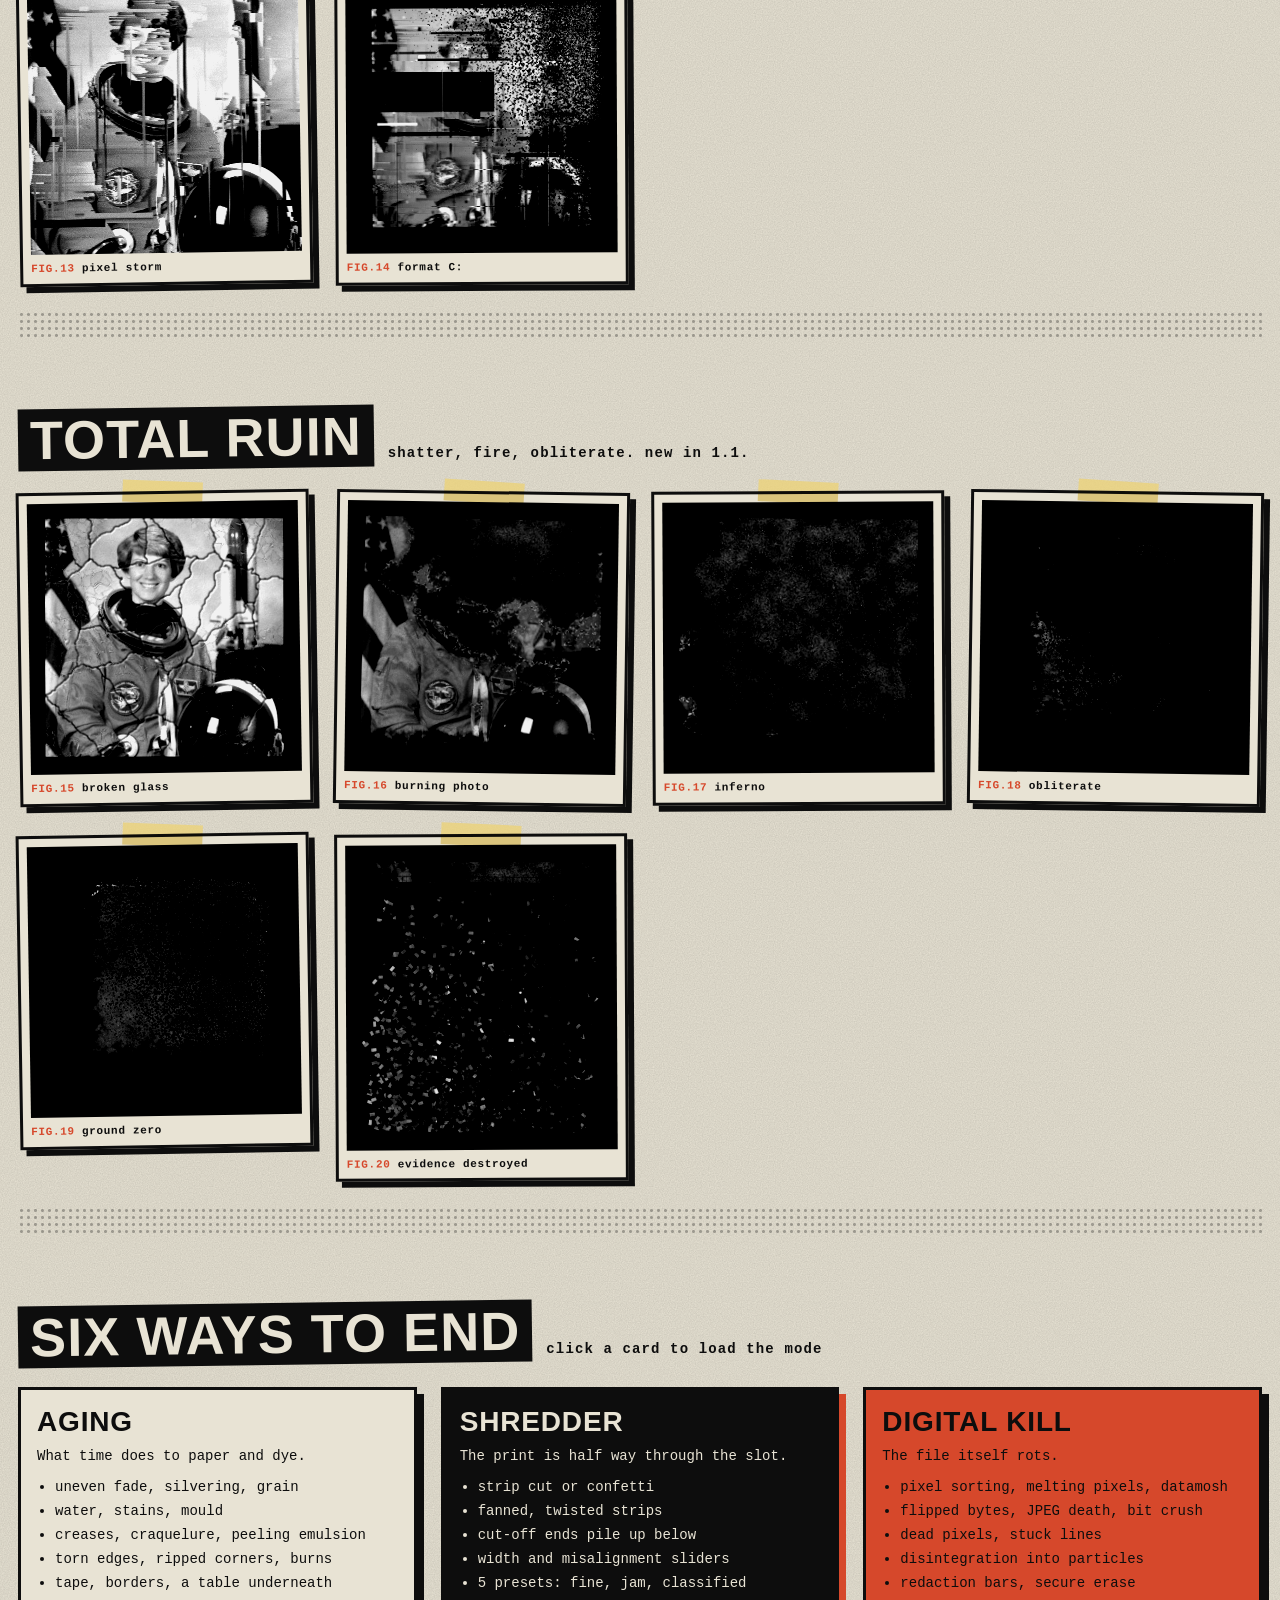
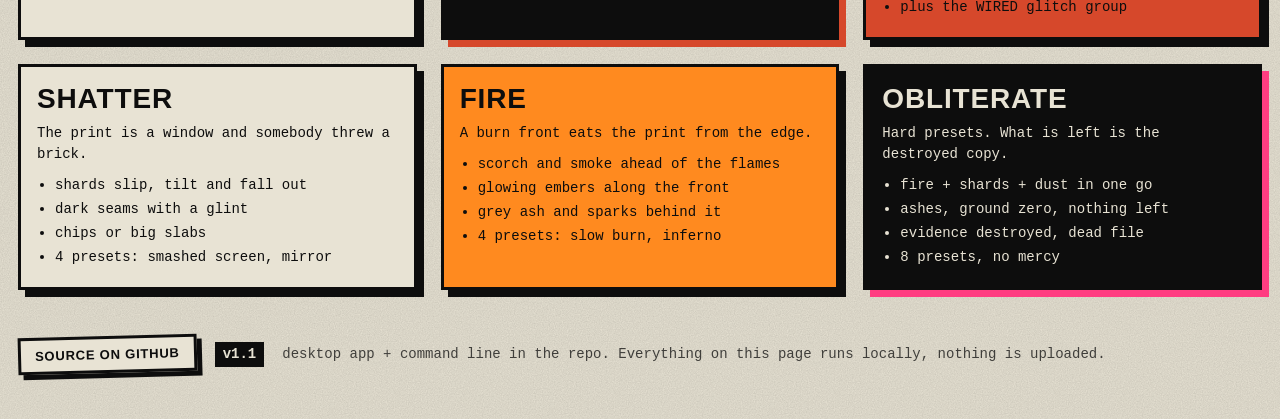
==== commit 818400e9: "1.1.0: digital kill effects, shatter/fire/obliterate modes, 50 presets, new web UI - DIGITAL KILL: d" ====
--- a/docs/index.html
+++ b/docs/index.html
@@ -28,31 +28,38 @@
 
 <section class="machine" id="app">
   <div class="mbar"><h2>THE MACHINE</h2><span class="tag">// runs in your browser</span><span class="spacer"></span>
-    <button id="btnOpen">Open photo</button><button id="btnCmp" disabled title="Press and hold to see the original">Hold: original</button><button id="btnLink" title="Copy a link with these exact settings">Copy link</button><button id="btnStrip" disabled>Decay strip</button><button id="btnSave" class="acc" disabled>Save PNG</button>
+    <button id="btnOpen">Open photo</button><button id="btnSample" title="Load the sample photo again">Sample</button><button id="btnCmp" disabled title="Press and hold to see the original">Hold: original</button><button id="btnLink" title="Copy a link with these exact settings">Copy link</button><button id="btnStrip" disabled>Decay strip</button><button id="btnSave" class="acc" disabled>Save PNG</button>
     <input id="file" type="file" accept="image/*" hidden></div>
   <main>
-    <div id="stage">
-      <canvas id="view" width="2" height="2" hidden></canvas>
-      <div id="drop"><b>DROP A PHOTO HERE</b><span>or click "Open photo" / paste from the clipboard</span><span>nothing is uploaded, everything happens on your machine</span></div>
-      <div id="hint">drop your own photo here, or paste it</div><div id="badge">ORIGINAL</div><div id="busy">rendering...</div>
+    <div id="stagecol">
+      <div id="stage">
+        <canvas id="view" width="2" height="2" hidden></canvas>
+        <div id="drop"><b>DROP A PHOTO HERE</b><span>or click "Open photo" / paste from the clipboard</span><span>nothing is uploaded, everything happens on your machine</span></div>
+        <div id="hint">drop your own photo here, or paste it</div><div id="badge">ORIGINAL</div><div id="busy">rendering...</div>
+        <div id="crt"></div>
+      </div>
+      <div id="stripwrap"><div class="lbl" id="striplbl">PRESETS</div><div id="strip" role="listbox" aria-label="Presets"></div></div>
     </div>
     <aside>
       <div class="top">
-        <div class="lbl">MODE</div>
-        <div class="modes" id="modes">
-          <button data-mode="aging" data-preset="Forgotten album" data-group="TIME">AGING</button>
-          <button data-mode="shred" data-preset="Shredder: strip cut" data-group="SHREDDER">SHREDDER</button>
-          <button data-mode="digital" data-preset="Digital kill" data-group="DIGITAL KILL">DIGITAL KILL</button>
+        <div class="modes" id="modes" role="tablist">
+          <button data-mode="aging" data-preset="Forgotten album" data-group="AGING" role="tab">AGING</button>
+          <button data-mode="shred" data-preset="Shredder: strip cut" data-group="SHREDDER" role="tab">SHREDDER</button>
+          <button data-mode="digital" data-preset="Digital kill" data-group="DIGITAL KILL" role="tab">DIGITAL KILL</button>
+          <button data-mode="shatter" data-preset="Broken glass" data-group="SHATTER" role="tab">SHATTER</button>
+          <button data-mode="fire" data-preset="Burning photo" data-group="FIRE" role="tab">FIRE</button>
+          <button data-mode="total" data-preset="Obliterate" data-group="OBLITERATE" role="tab">OBLITERATE</button>
         </div>
-        <div class="lbl">PRESET</div><select id="preset"></select>
-        <div class="row"><button id="btnRand" title="R">Randomize</button><button id="btnSeed" title="S">New seed</button><button id="btnReset" title="Back to the preset">Reset</button></div>
-        <div class="lbl">SEED <b id="seedv" style="color:var(--fg)">1</b> &nbsp; <b style="color:var(--fg)">SPACE</b> ORIGINAL &nbsp; <b style="color:var(--fg)">R</b> RANDOM &nbsp; <b style="color:var(--fg)">S</b> SEED &nbsp; <b style="color:var(--fg)">1-3</b> MODE</div>
+        <div class="row"><button id="btnRand" title="Random mix (G)">Randomize</button><button id="btnSeed" title="New seed (S)">New seed</button><button id="btnReset" title="Back to the preset">Reset</button></div>
+        <div class="row tight"><button id="btnUndo" title="Undo (Ctrl+Z)" disabled>&#8630; Undo</button><button id="btnRedo" title="Redo (Ctrl+Shift+Z)" disabled>Redo &#8631;</button></div>
+        <div class="lbl keys">SEED <b id="seedv">1</b> &nbsp; <b>SPACE</b> original &nbsp; <b>G</b> random &nbsp; <b>S</b> seed &nbsp; <b>1-6</b> mode &nbsp; <b>[ ]</b> preset</div>
       </div>
       <div id="sliders"></div>
     </aside>
   </main>
   <div class="mfoot"><span id="status">Open a photo to begin</span>
-    <select id="exportSize" title="Export size"><option value="1600">1600 px</option><option value="2400" selected>2400 px</option><option value="3600">3600 px</option><option value="0">Original</option></select></div>
+    <select id="exportSize" title="Export size"><option value="1600">1600 px</option><option value="2400" selected>2400 px</option><option value="3600">3600 px</option><option value="0">Original</option></select>
+    <select id="exportFmt" title="Export format"><option value="png" selected>PNG</option><option value="jpeg">JPEG</option><option value="webp">WebP</option></select></div>
 </section>
 
 <div class="wrap">
@@ -86,18 +93,47 @@
     <div class="halftone"></div>
   </section>
 
+  <section class="block" id="lab">
+    <div class="h"><h2>DIGITAL KILL LAB</h2><span>new in 1.1. hover for colour.</span></div>
+    <div class="specimens">
+      <figure class="fig"><img src="examples/09_datamosh.jpg" alt="datamosh" loading="lazy"><figcaption><b>FIG.09</b> datamosh</figcaption></figure>
+      <figure class="fig"><img src="examples/10_jpeg_death.jpg" alt="jpeg death" loading="lazy"><figcaption><b>FIG.10</b> JPEG death</figcaption></figure>
+      <figure class="fig"><img src="examples/11_dead_sector.jpg" alt="dead sector" loading="lazy"><figcaption><b>FIG.11</b> dead sector</figcaption></figure>
+      <figure class="fig"><img src="examples/12_signal_lost.jpg" alt="signal lost" loading="lazy"><figcaption><b>FIG.12</b> signal lost</figcaption></figure>
+      <figure class="fig"><img src="examples/13_pixel_storm.jpg" alt="pixel storm" loading="lazy"><figcaption><b>FIG.13</b> pixel storm</figcaption></figure>
+      <figure class="fig"><img src="examples/14_format_c.jpg" alt="format c" loading="lazy"><figcaption><b>FIG.14</b> format C:</figcaption></figure>
+    </div>
+    <div class="halftone"></div>
+  </section>
+
+  <section class="block" id="ruins">
+    <div class="h"><h2>TOTAL RUIN</h2><span>shatter, fire, obliterate. new in 1.1.</span></div>
+    <div class="specimens">
+      <figure class="fig"><img src="examples/15_broken_glass.jpg" alt="broken glass" loading="lazy"><figcaption><b>FIG.15</b> broken glass</figcaption></figure>
+      <figure class="fig"><img src="examples/16_burning_photo.jpg" alt="burning photo" loading="lazy"><figcaption><b>FIG.16</b> burning photo</figcaption></figure>
+      <figure class="fig"><img src="examples/17_inferno.jpg" alt="inferno" loading="lazy"><figcaption><b>FIG.17</b> inferno</figcaption></figure>
+      <figure class="fig"><img src="examples/18_obliterate.jpg" alt="obliterate" loading="lazy"><figcaption><b>FIG.18</b> obliterate</figcaption></figure>
+      <figure class="fig"><img src="examples/19_ground_zero.jpg" alt="ground zero" loading="lazy"><figcaption><b>FIG.19</b> ground zero</figcaption></figure>
+      <figure class="fig"><img src="examples/20_evidence_destroyed.jpg" alt="evidence destroyed" loading="lazy"><figcaption><b>FIG.20</b> evidence destroyed</figcaption></figure>
+    </div>
+    <div class="halftone"></div>
+  </section>
+
   <section class="block">
-    <div class="h"><h2>THREE WAYS TO END</h2><span>click a card to load the mode</span></div>
+    <div class="h"><h2>SIX WAYS TO END</h2><span>click a card to load the mode</span></div>
     <div class="cols">
       <div class="card" data-go="Forgotten album"><h3>AGING</h3><p>What time does to paper and dye.</p><ul><li>uneven fade, silvering, grain</li><li>water, stains, mould</li><li>creases, craquelure, peeling emulsion</li><li>torn edges, ripped corners, burns</li><li>tape, borders, a table underneath</li></ul></div>
-      <div class="card" data-go="Shredder: strip cut"><h3>SHREDDER</h3><p>The print is half way through the slot.</p><ul><li>strip cut or confetti</li><li>fanned, twisted strips</li><li>cut-off ends pile up below</li><li>width and misalignment sliders</li></ul></div>
-      <div class="card" data-go="Digital kill"><h3>DIGITAL KILL</h3><p>The file itself rots.</p><ul><li>pixel sorting, melting pixels</li><li>flipped bytes, deep-fried blocks</li><li>disintegration into particles</li><li>redaction bars, secure erase</li><li>plus the WIRED glitch group</li></ul></div>
+      <div class="card" data-go="Shredder: strip cut"><h3>SHREDDER</h3><p>The print is half way through the slot.</p><ul><li>strip cut or confetti</li><li>fanned, twisted strips</li><li>cut-off ends pile up below</li><li>width and misalignment sliders</li><li>5 presets: fine, jam, classified</li></ul></div>
+      <div class="card" data-go="Digital kill"><h3>DIGITAL KILL</h3><p>The file itself rots.</p><ul><li>pixel sorting, melting pixels, datamosh</li><li>flipped bytes, JPEG death, bit crush</li><li>dead pixels, stuck lines</li><li>disintegration into particles</li><li>redaction bars, secure erase</li><li>plus the WIRED glitch group</li></ul></div>
+      <div class="card" data-go="Broken glass"><h3>SHATTER</h3><p>The print is a window and somebody threw a brick.</p><ul><li>shards slip, tilt and fall out</li><li>dark seams with a glint</li><li>chips or big slabs</li><li>4 presets: smashed screen, mirror</li></ul></div>
+      <div class="card" data-go="Burning photo"><h3>FIRE</h3><p>A burn front eats the print from the edge.</p><ul><li>scorch and smoke ahead of the flames</li><li>glowing embers along the front</li><li>grey ash and sparks behind it</li><li>4 presets: slow burn, inferno</li></ul></div>
+      <div class="card" data-go="Obliterate"><h3>OBLITERATE</h3><p>Hard presets. What is left is the destroyed copy.</p><ul><li>fire + shards + dust in one go</li><li>ashes, ground zero, nothing left</li><li>evidence destroyed, dead file</li><li>8 presets, no mercy</li></ul></div>
     </div>
   </section>
 
   <footer class="site">
     <a class="sticker" href="https://github.com/DmitryLeLeE/photo_destoryer" target="_blank" rel="noopener">SOURCE ON GITHUB</a>
-    <span class="quiet">desktop app + command line in the repo. Everything on this page runs locally, nothing is uploaded.</span>
+    <span class="ver">v1.1</span><span class="quiet">desktop app + command line in the repo. Everything on this page runs locally, nothing is uploaded.</span>
   </footer>
 </div>
 <script src="data.js"></script>
--- a/docs/style.css
+++ b/docs/style.css
@@ -39,7 +39,7 @@
 
 /* ── the machine (the actual app, on a dark terminal sticker) ── */
 .machine { --bg:#0d0d0d; --panel:#141414; --fg:#cfcac0; --dim:#7a756c; --acc:#d6482b; --acc2:#f06a4a; --line:#2a2a2a; --btn:#1d1d1d;
-  margin: 26px auto 0; max-width: 1280px; background: var(--bg); color: var(--fg); border: 4px solid var(--ink); box-shadow: 12px 12px 0 var(--rust); position: relative; }
+  margin: 26px auto 0; max-width: 1280px; background: var(--bg); color: var(--fg); border: 4px solid var(--ink); box-shadow: 12px 12px 0 var(--acc); position: relative; transition: box-shadow .3s; }
 .mbar { display: flex; align-items: center; gap: 10px; padding: 9px 12px; background: var(--ink); border-bottom: 1px solid var(--line); flex-wrap: wrap; }
 .mbar h2 { margin: 0; font-size: 13px; letter-spacing: .14em; color: var(--acc); }
 .mbar .tag { color: var(--dim); }
@@ -50,7 +50,7 @@
 .machine button.acc:hover { background: var(--acc2); }
 .machine button:disabled { opacity: .45; cursor: default; }
 .machine select { background: #0d0d0d; border: 1px solid var(--line); width: 100%; }
-.machine main { display: flex; gap: 10px; padding: 10px 12px 0; height: min(84vh, 800px); min-height: 520px; }
+.machine main { display: flex; gap: 10px; padding: 10px 12px 0; height: min(90vh, 900px); min-height: 560px; }
 #stage { flex: 1; position: relative; background: var(--panel); border: 1px solid var(--line); min-width: 0; display: flex; align-items: center; justify-content: center; overflow: hidden; }
 #view { cursor: grab; touch-action: manipulation; -webkit-touch-callout: none; user-select: none; -webkit-user-select: none; max-width: calc(100% - 24px); max-height: calc(100% - 24px); object-fit: contain; background-image: linear-gradient(45deg,#343434 25%,transparent 25%),linear-gradient(-45deg,#343434 25%,transparent 25%),linear-gradient(45deg,transparent 75%,#343434 75%),linear-gradient(-45deg,transparent 75%,#343434 75%); background-size: 20px 20px; background-position: 0 0,0 10px,10px -10px,-10px 0; background-color: #282828; }
 #drop { position: absolute; inset: 0; display: flex; flex-direction: column; align-items: center; justify-content: center; gap: 8px; color: var(--dim); text-align: center; pointer-events: none; padding: 20px; }
@@ -67,8 +67,6 @@
 .row { display: flex; gap: 6px; margin-top: 8px; }
 .row button { flex: 1; }
 #sliders { flex: 1; overflow-y: auto; padding: 0 0 14px; position: relative; }
-.sec { display: flex; align-items: center; gap: 8px; margin: 14px 12px 2px; color: var(--acc); font-size: 10px; font-weight: bold; letter-spacing: .06em; }
-.sec::after { content: ""; flex: 1; height: 1px; background: var(--line); }
 .sl { padding: 1px 12px; } .sl div { display: flex; justify-content: space-between; } .sl span:last-child { color: var(--dim); }
 input[type=range] { width: 100%; margin: 2px 0 4px; accent-color: var(--acc); background: transparent; }
 .opts { display: grid; grid-template-columns: 1fr 1fr; gap: 6px 10px; padding: 4px 12px; }
@@ -124,3 +122,134 @@
 .toast { position: fixed; left: 50%; bottom: 22px; transform: translate(-50%, 20px); background: var(--ink); color: var(--paper); border: 2px solid var(--rust); padding: 8px 16px; font-weight: bold; opacity: 0; transition: .25s; z-index: 9; pointer-events: none; }
 .toast.show { opacity: 1; transform: translate(-50%, 0); }
 @media (max-width: 900px) { .herorow .spacer { display: none; } .mbar .tag { display: none; } }
+
+/* ── 1.1: mode themes ── */
+.machine[data-mode="shred"] { --acc:#f2b705; --acc2:#ffd23d; }
+.machine[data-mode="digital"] { --acc:#2df2c0; --acc2:#8dffe3; }
+.machine[data-mode="shatter"] { --acc:#7cc4ff; --acc2:#b4deff; }
+.machine[data-mode="fire"] { --acc:#ff8a1f; --acc2:#ffb35c; }
+.machine[data-mode="total"] { --acc:#ff3d81; --acc2:#ff7aa8; }
+.machine, .machine .mbar h2, .modes button.on, .machine button.acc, .pv.on, .sl.on { transition: background-color .25s, color .25s, border-color .25s; }
+#crt { position: absolute; inset: 0; pointer-events: none; opacity: 0; transition: opacity .4s; background: repeating-linear-gradient(0deg, rgba(45,242,192,.07) 0 1px, transparent 1px 3px), radial-gradient(ellipse at center, transparent 55%, rgba(0,0,0,.45)); }
+.machine[data-mode="digital"] #crt { opacity: 1; }
+
+/* ── 1.1: preset filmstrip ── */
+#stagecol { flex: 1; min-width: 0; display: flex; flex-direction: column; gap: 8px; }
+#stagecol #stage { flex: 1; min-height: 0; }
+#stripwrap { flex: none; }
+#stripwrap .lbl { margin: 0 0 4px; }
+#strip { display: flex; gap: 8px; overflow-x: auto; padding: 2px 2px 8px; scroll-snap-type: x proximity; scrollbar-width: thin; scrollbar-color: #333 transparent; }
+.pv { flex: 0 0 96px; padding: 0 !important; background: var(--panel) !important; border: 2px solid var(--line) !important; text-align: left; color: var(--dim) !important; scroll-snap-align: start; }
+.pv canvas { display: block; width: 100%; height: 84px; object-fit: contain; background: #0a0a0a; }
+.pv span { display: block; font-size: 10px; line-height: 1.15; padding: 4px 5px; height: 2.7em; overflow: hidden; letter-spacing: .02em; }
+.pv:hover { border-color: #555 !important; color: var(--fg) !important; }
+.pv.on { border-color: var(--acc) !important; color: var(--fg) !important; }
+.pv:not(.ready) canvas { background: linear-gradient(100deg, #0a0a0a 30%, #1a1a1a 50%, #0a0a0a 70%); background-size: 200% 100%; animation: shim 1.2s linear infinite; }
+@keyframes shim { to { background-position: -200% 0; } }
+
+/* ── 1.1: sidebar ── */
+.top { padding: 10px 12px 2px; }
+.top .row { margin-top: 8px; } .top .row.tight { margin-top: 6px; }
+.top .row button { padding: 7px 6px; }
+.keys { line-height: 1.7; margin-top: 8px; } .keys b { color: var(--fg); }
+.grp { border-top: 1px solid var(--line); }
+.sec { display: flex; align-items: center; gap: 8px; margin: 0; padding: 10px 12px 6px; color: var(--acc); font-size: 10px; font-weight: bold; letter-spacing: .06em; cursor: pointer; user-select: none; }
+.sec::after { content: ""; flex: 1; height: 1px; background: var(--line); }
+.sec:hover .nm { color: var(--acc2); }
+.sec .chev { transition: transform .15s; display: inline-block; width: 10px; }
+.grp.closed .chev { transform: rotate(-90deg); }
+.grp.closed .body { display: none; }
+.sec .cnt { order: 5; background: var(--acc); color: #0d0d0d; border-radius: 9px; padding: 0 6px; min-width: 18px; text-align: center; }
+.sec .cnt:empty { display: none; }
+.grp .body { padding-bottom: 6px; }
+.opts.one { grid-template-columns: 1fr; }
+.mfoot select { min-width: 84px; }
+footer.site .ver { background: var(--ink); color: var(--paper); padding: 2px 8px; font-weight: bold; }
+#btnUndo:disabled, #btnRedo:disabled { opacity: .35; }
+
+/* ── 1.1: big screens ── */
+@media (min-width: 1700px) {
+  .wrap, .machine { max-width: 1560px; } aside { width: 390px; } .pv { flex-basis: 112px; } .pv canvas { height: 100px; }
+  .machine main { height: min(88vh, 1000px); }
+}
+
+/* ── 1.1: touch ── */
+@media (pointer: coarse) {
+  .machine button, .machine select { min-height: 42px; }
+  input[type=range] { height: 32px; margin: 0; }
+  .sec { padding: 14px 12px 8px; }
+  .pv { flex-basis: 108px; } .pv canvas { height: 92px; }
+}
+
+/* ── 1.1: phones and tablets: preview stays pinned while you drag sliders ── */
+@media (max-width: 900px) {
+  .machine { box-shadow: 6px 6px 0 var(--acc); }
+  .machine main { display: block; height: auto; min-height: 0; padding: 0 10px; }
+  #stagecol { display: contents; }
+  #stagecol #stage { position: sticky; top: 0; z-index: 6; height: clamp(230px, 46svh, 560px); margin: 10px 0 8px; box-shadow: 0 10px 14px -8px #000; }
+  #stripwrap { margin-bottom: 6px; }
+  aside { width: auto; max-height: none; overflow: visible; }
+  #sliders { overflow: visible; }
+  .mfoot { padding: 10px; }
+  .machine { margin-left: 6px; margin-right: 12px; }
+}
+/* phone held sideways: two columns again */
+@media (max-width: 900px) and (orientation: landscape) and (max-height: 540px) {
+  .machine main { display: flex; height: calc(100svh - 74px); min-height: 300px; padding: 8px 10px 0; gap: 8px; }
+  #stagecol { display: flex; }
+  #stagecol #stage { position: relative; height: auto; margin: 0; box-shadow: none; flex: 1; }
+  #stripwrap { display: none; }
+  aside { width: 290px; overflow: hidden; height: 100%; max-height: 100%; align-self: stretch; } #sliders { overflow-y: auto; min-height: 0; }
+  #stagecol { min-height: 0; height: 100%; }
+  .keys { display: none; }
+}
+@media (max-width: 420px) { .mbar button { padding: 7px 9px; } .herorow .sticker { font-size: 13px; padding: 6px 10px; } }
+
+@media (pointer: coarse) { #hint { display: none; } }
+@media (max-width: 900px) {
+  .mbar { gap: 6px; padding: 8px; }
+  .mbar .tag, .mbar .spacer { display: none; }
+  .mbar button { font-size: 12px; padding: 8px 10px; white-space: nowrap; }
+  .mbar h2 { flex: 1 0 100%; }
+  #stagecol #stage { height: clamp(200px, 38svh, 460px); }
+}
+@media (max-width: 520px) { .mbar h2 { display: none; } .mbar button { flex: 1 1 auto; } }
+.title .word { display: flex; gap: 6px 4px; align-items: flex-end; flex-wrap: nowrap; }
+
+/* phone held sideways (kept last so it wins the cascade): preview left, controls right */
+@media (max-width: 900px) and (orientation: landscape) and (max-height: 540px) {
+  .machine main { display: flex; flex-direction: row; height: calc(100vh - 74px); height: calc(100svh - 74px); min-height: 300px; padding: 8px 10px 0; gap: 8px; }
+  .machine main #stagecol { display: flex; flex-direction: column; flex: 1 1 0; min-width: 0; min-height: 0; height: 100%; }
+  .machine main #stagecol #stage { position: relative; top: auto; flex: 1 1 auto; height: auto; min-height: 140px; margin: 0; box-shadow: none; }
+  .machine main #stripwrap { display: none; }
+  .machine main aside { width: 290px; flex: none; height: 100%; max-height: 100%; overflow: hidden; }
+  .machine main #sliders { overflow-y: auto; min-height: 0; }
+  .machine .keys { display: none; }
+}
+
+/* short screens (laptops, phones sideways): tighter hero so the machine and its filmstrip fit on the first screen */
+@media (min-width: 901px) and (max-height: 860px) {
+  .hero { padding: 12px 0 0; } .title { margin-bottom: 6px; } .title i { font-size: clamp(22px, 3.6vw, 46px); }
+  .sub { padding: 2px 8px; font-size: 12px; } .sticker { padding: 5px 11px; font-size: 13px; box-shadow: 4px 4px 0 var(--ink); }
+  .machine { margin-top: 14px; } .machine main { height: clamp(560px, calc(100vh - 215px), 900px); }
+}
+@media (max-width: 900px) and (orientation: landscape) and (max-height: 540px) {
+  .hero { padding: 6px 0 0; } .herorow { display: none; } .title { margin-bottom: 4px; } .title i { font-size: 22px; }
+  .machine { margin-top: 8px; } .mbar h2 { flex: 0 0 auto; } .mbar { flex-wrap: wrap; }
+  .machine main { height: calc(100svh - 120px); }
+}
+
+.machine[data-mode="shatter"] #crt { opacity: 1; background: linear-gradient(115deg, transparent 40%, rgba(124,196,255,.07) 48%, transparent 52%), radial-gradient(ellipse at center, transparent 60%, rgba(0,0,0,.4)); }
+.machine[data-mode="fire"] #crt { opacity: 1; background: radial-gradient(ellipse at 50% 125%, rgba(255,120,20,.26), transparent 62%), radial-gradient(ellipse at center, transparent 60%, rgba(0,0,0,.4)); }
+.machine[data-mode="total"] #crt { opacity: 1; background: radial-gradient(ellipse at center, transparent 45%, rgba(255,40,100,.16)), repeating-linear-gradient(0deg, rgba(255,61,129,.05) 0 1px, transparent 1px 4px); }
+.modes { grid-template-columns: repeat(3, 1fr); } .modes button { padding: 9px 2px; }
+.card:nth-child(4) { background: var(--paper); } .card:nth-child(5) { background: #ff8a1f; } .card:nth-child(6) { background: var(--ink); color: var(--paper); box-shadow: 7px 7px 0 #ff3d81; }
+
+/* keep focused / scrolled-to controls clear of the pinned preview on phones */
+@media (max-width: 900px) {
+  .cols { grid-template-columns: 1fr; }
+}
+@media (max-width: 900px) and not (orientation: landscape) {
+  aside button, aside input, aside select, aside .sec, #strip, #stripwrap { scroll-margin-top: calc(clamp(200px, 38svh, 460px) + 20px); }
+}
+@media (max-width: 900px) { #hint { display: none; } }
